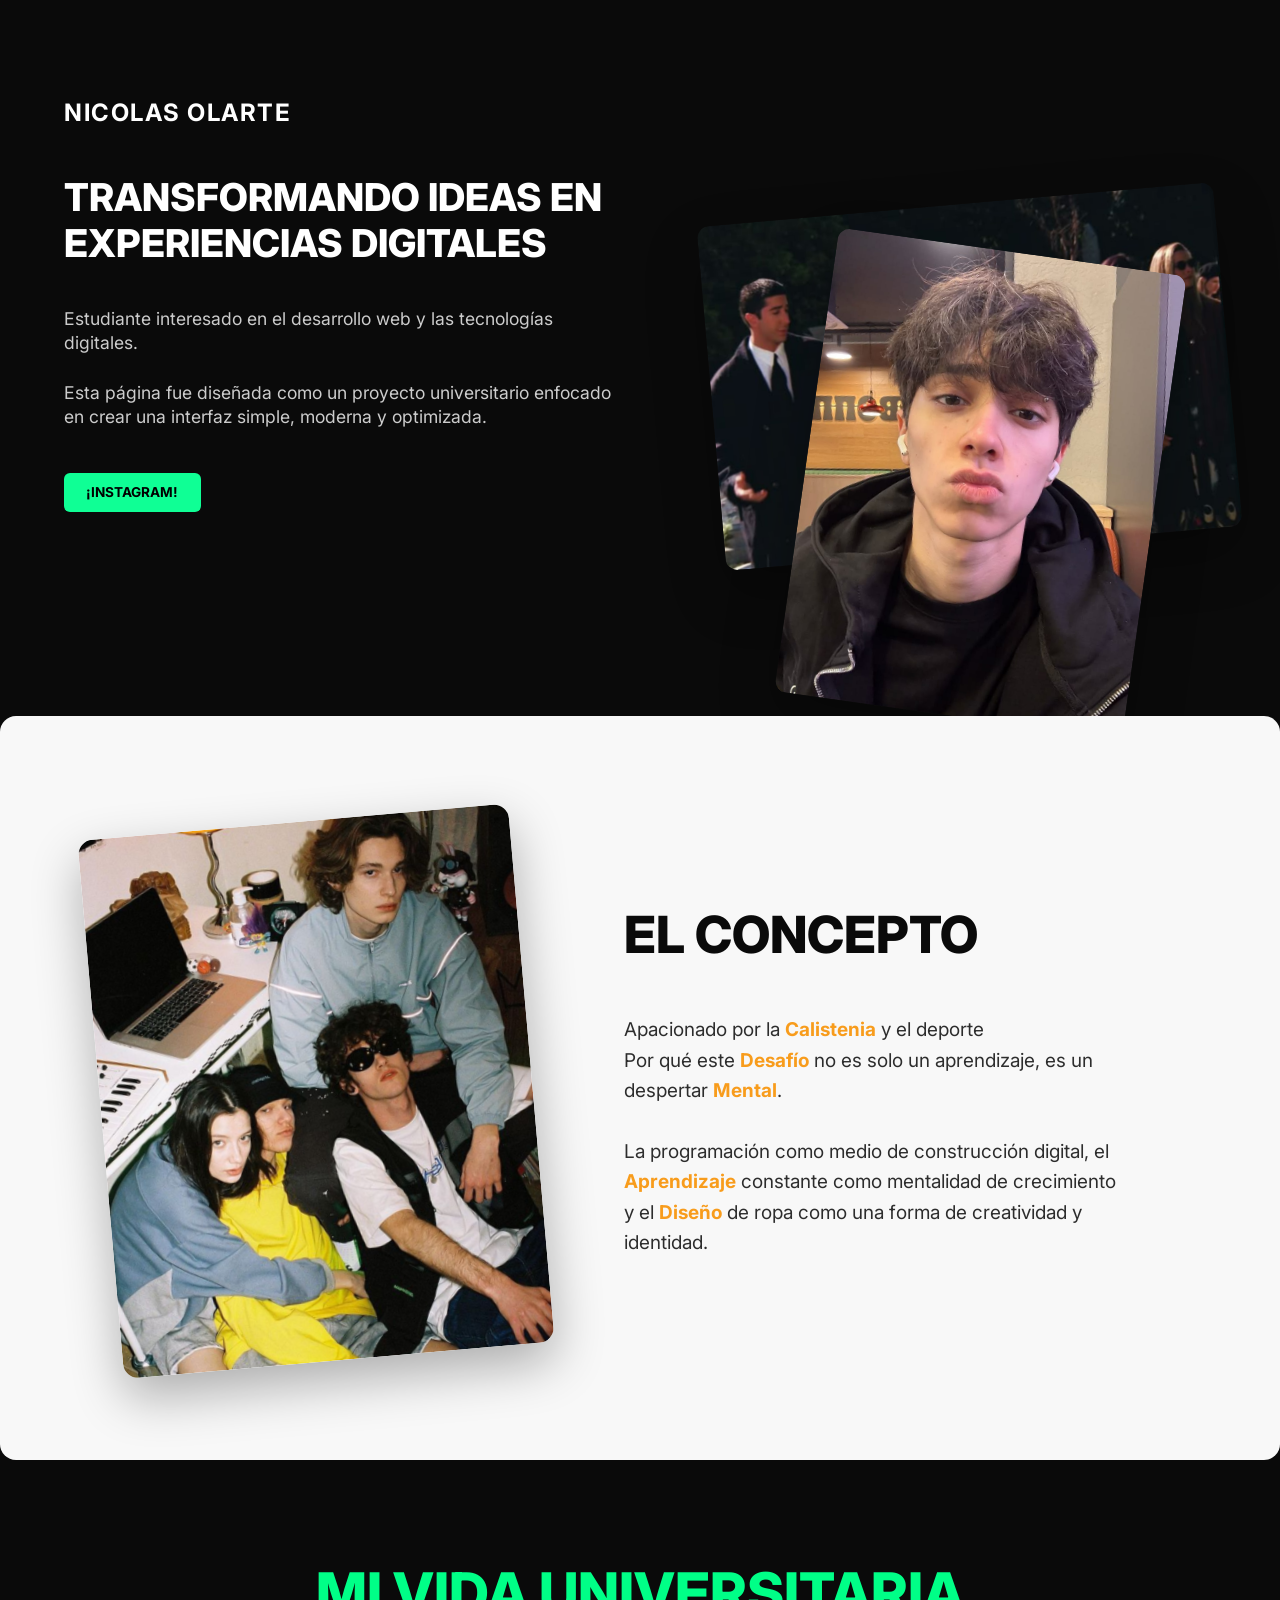
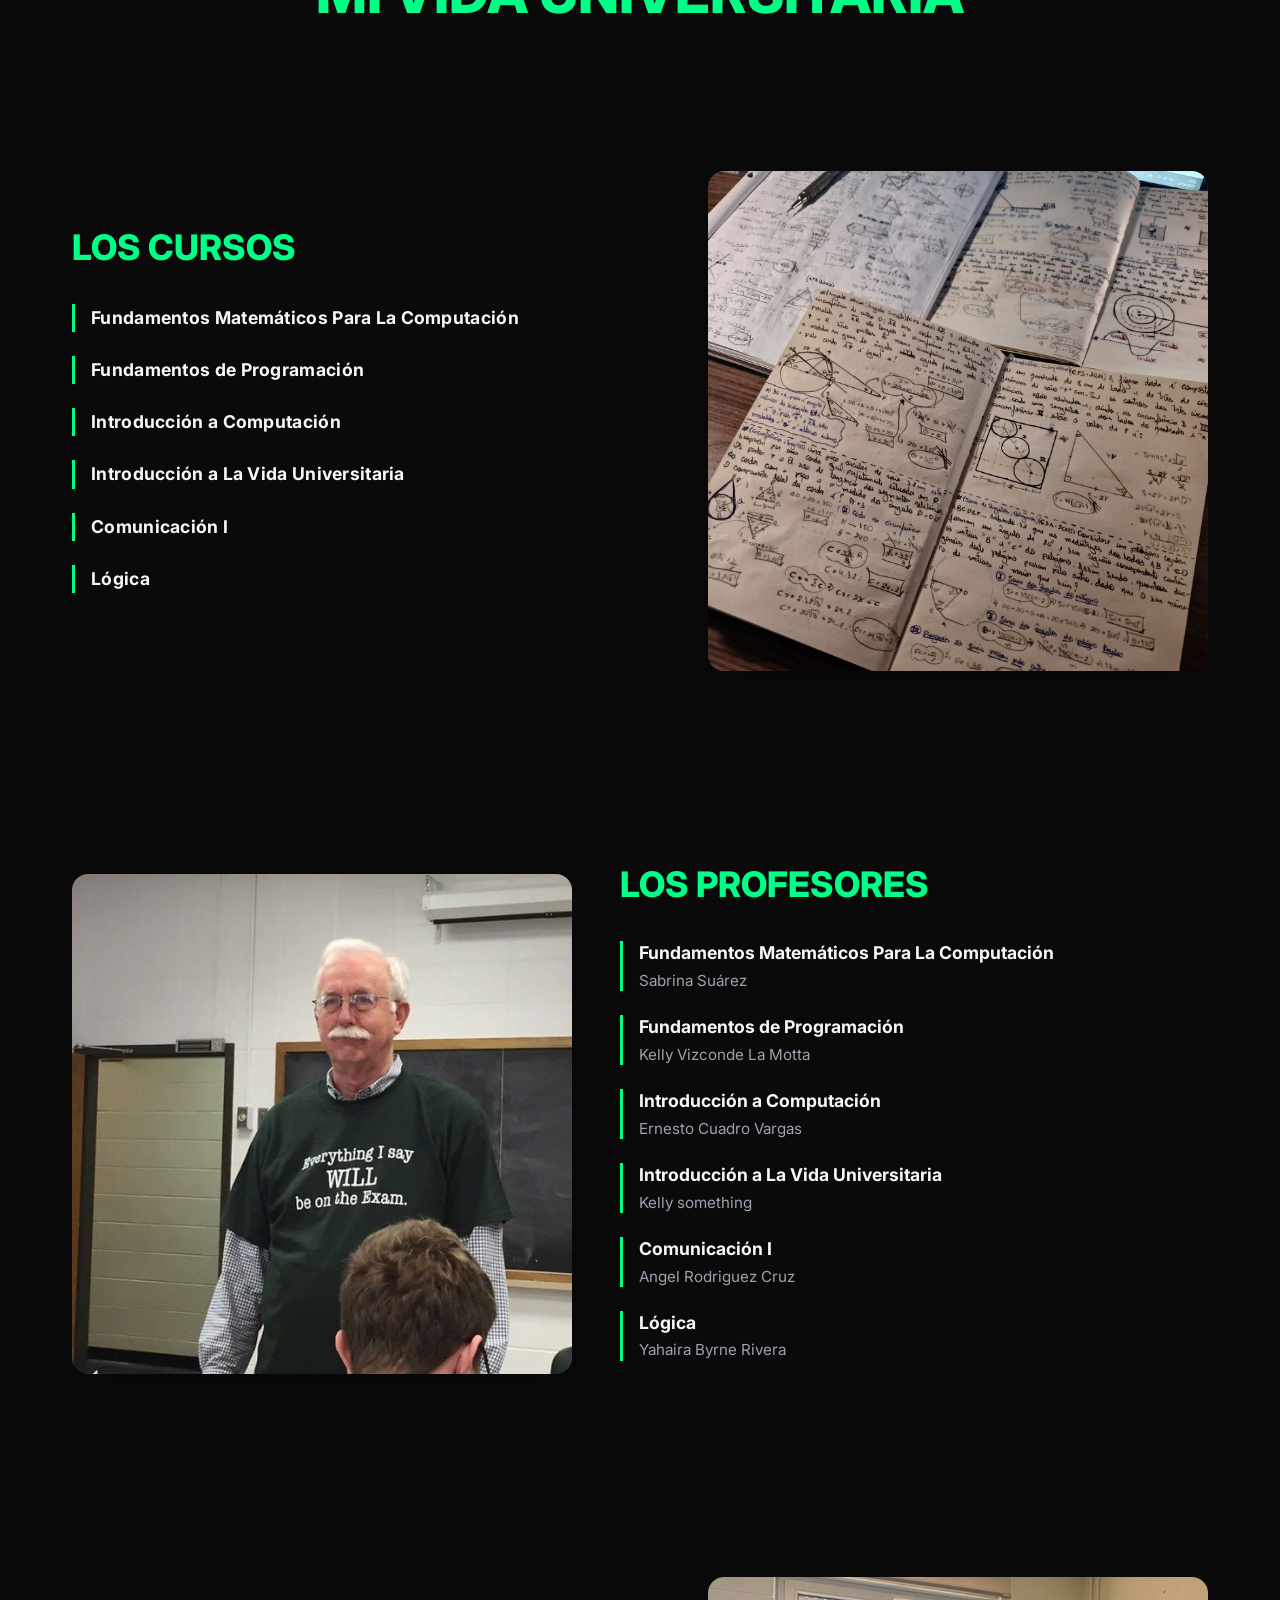
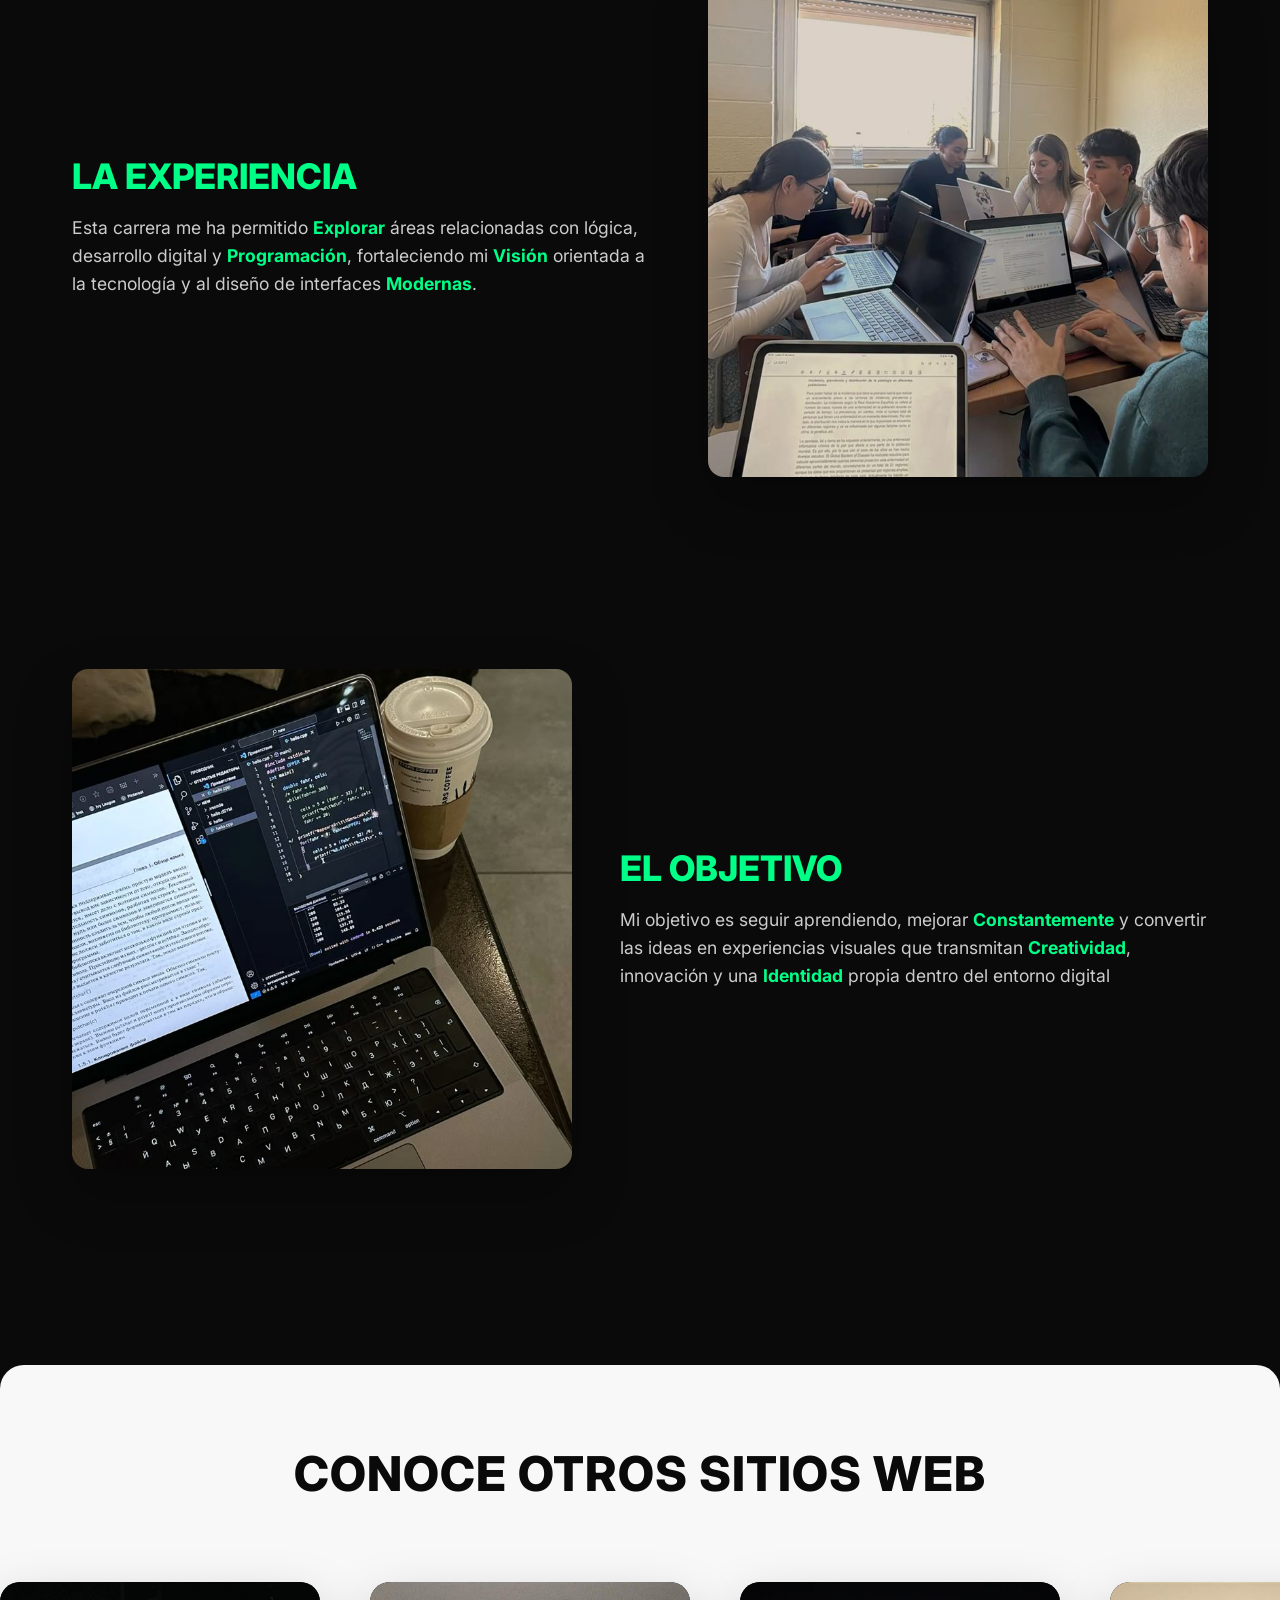
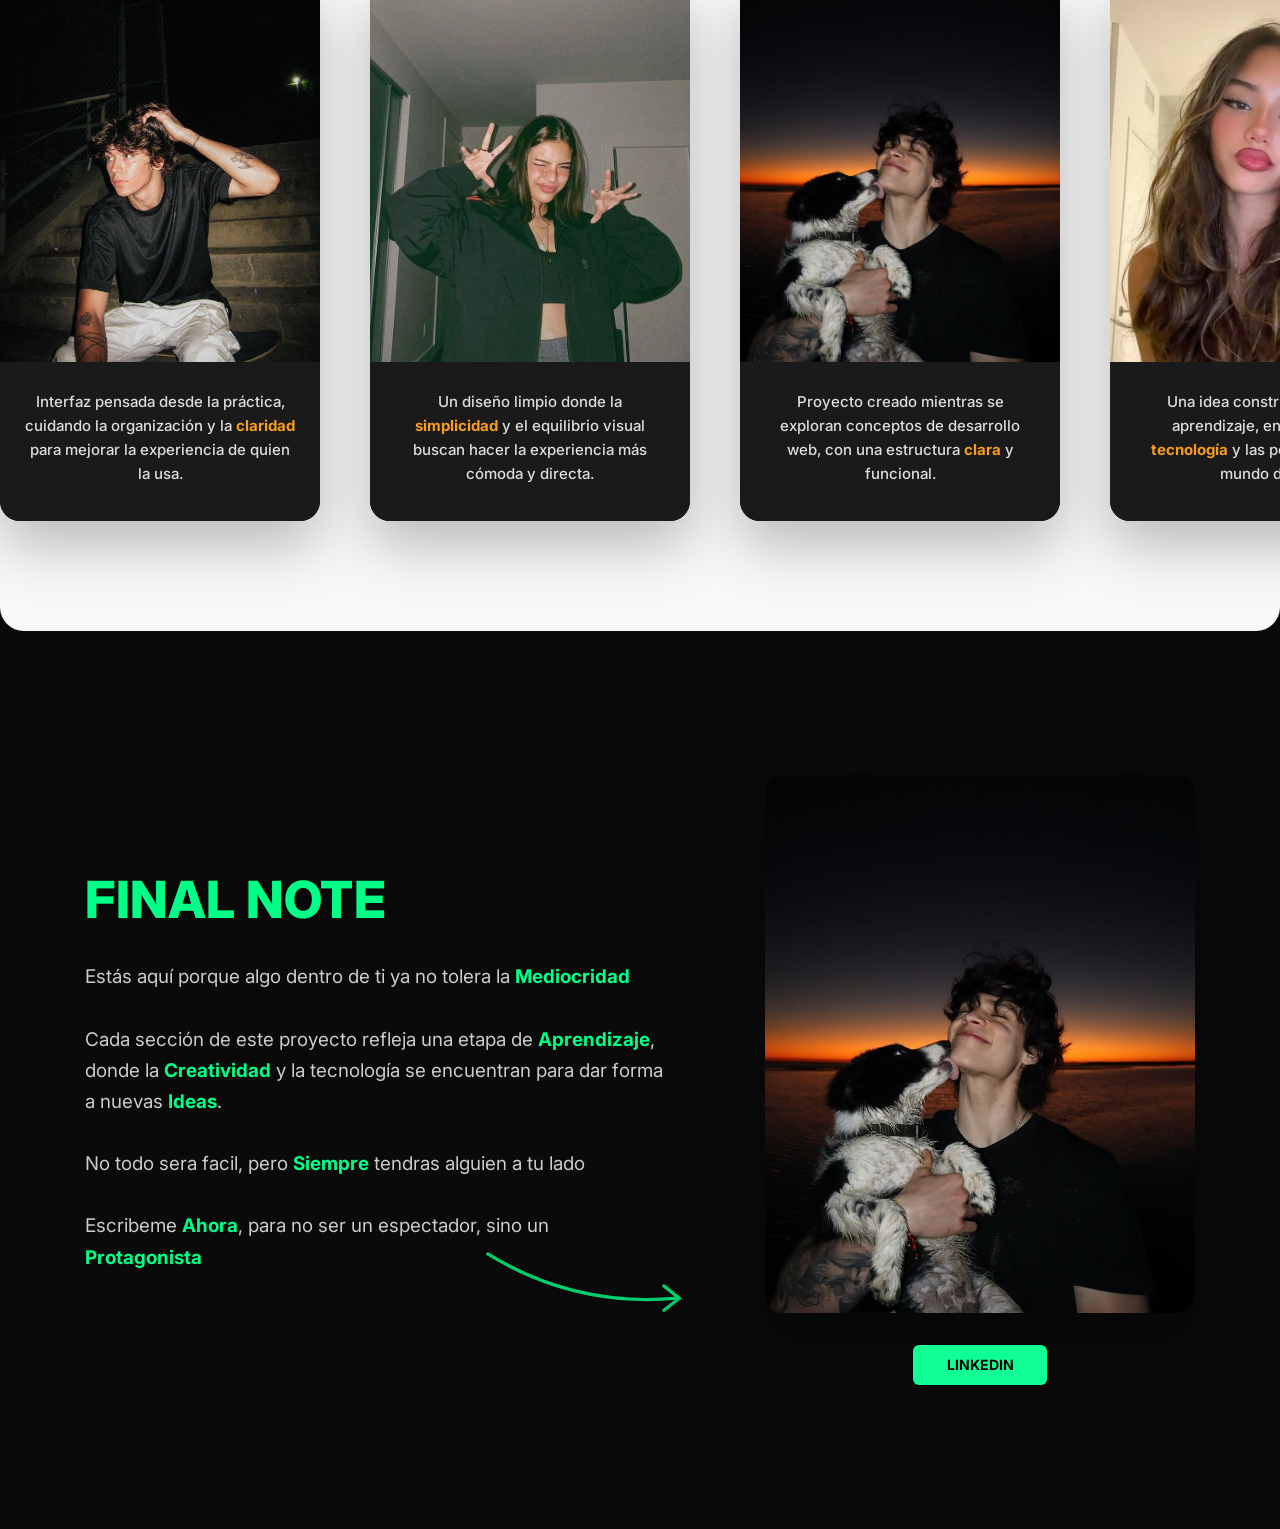
==== index.html @ e377a6a8 "Ultimos cambios" ====
<!DOCTYPE html>
<html lang="es">
<head>
  <meta charset="UTF-8" />
  <meta name="viewport" content="width=device-width, initial-scale=1.0, maximum-scale=5.0"/>
  <title>Nicolas Olarte Salas</title>
  <link rel="stylesheet" href="https://cdnjs.cloudflare.com/ajax/libs/font-awesome/6.0.0/css/all.min.css" 
    integrity="sha512-9usAa10IRO0HhonpyAIVpjrylPvoDwiPUiKdWk5t3PyolY1cOd4DSE0Ga+ri4AuTroPR5aQvXU9xC6qOPnzFeg==" 
    crossorigin="anonymous" referrerpolicy="no-referrer" />
  <link rel="stylesheet" href="/style.css">
</head>
<body>
<br><br><br>
  <div class="container">
    <!-- HEADER -->
    <div class="header">
      <div class="logo">NICOLAS OLARTE</div>
    </div>

    <!-- ======================================== -->
    <!-- VERSIÓN PC (se muestra en pantallas grandes) -->
    <!-- ======================================== -->
    <div class="columns pc-version">
      <div class="column text-column">
        <h1 class="main-title">TRANSFORMANDO IDEAS EN EXPERIENCIAS DIGITALES</h1>
        <p class="subtitle"><br>Estudiante interesado en el desarrollo web y las tecnologías digitales.
          <br><br>Esta página fue diseñada como un proyecto universitario enfocado en crear una interfaz simple, moderna y optimizada.
        </p>
        <br>
        <a href="https://www.instagram.com/vaciio_mental?utm_source=qr&igsh=MWR6amM1OWNmMmM5bg%3D%3D" class="cta-button">¡INSTAGRAM!</a>
      </div>
      <div class="column image-column reveal">
        <div class="image-container">
          <img src="/Images/Image3.png" class="main-image" alt="Imagen principal">
          <img src="/Images/Image4.jpg" class="overlay-image" alt="Imagen secundaria">
        </div>
      </div>
    </div>

    <!-- ======================================== -->
    <!-- VERSIÓN MÓVIL (se muestra en pantallas pequeñas) -->
    <!-- ORDEN: Título → Subtítulo → Imágenes → Botón -->
    <!-- ======================================== -->
    <div class="mobile-hero">
      <h1 class="main-title mobile-title">FORJANDO LEYENDAS DESDE LA AMBICIÓN ADOLESCENTE</h1>
      <p class="subtitle mobile-subtitle"><br>Estudiante interesado en el desarrollo web y las tecnologías digitales.
        <br><br>Esta página fue diseñada como un proyecto universitario enfocado en crear una interfaz simple, moderna y optimizada.
      </p>
      <div class="image-container mobile-images">
        <img src="/Images/Image3.png" class="main-image mobile-main-image" alt="Imagen principal">
        <img src="/Images/Image4.jpg" class="overlay-image mobile-overlay-image" alt="Imagen secundaria">
      </div>
      
      <a href="https://www.instagram.com/vaciio_mental?utm_source=qr&igsh=MWR6amM1OWNmMmM5bg%3D%3D" class="cta-button mobile-btn">¡INSTAGRAM!</a>
    </div>
  </div>

  <!-- RESTO DE LA PÁGINA -->
  <section class="why-learnsy-background reveal">
    <div class="why-learnsy-section">
      <div class="image-container-left">
        <img src="/Images/Image22.png" alt="Imagen de Learnsy" class="learnsy-image">
      </div>
      <div class="text-container-right">
        <h2 class="main-title-learnsy">El Concepto</h2>
        <p class="subtitle-learnsy"><br>Apacionado por la  <span class="resaltar">Calistenia</span> y el deporte<br>
          Por qué este <span class="resaltar">Desafío</span> no es solo un aprendizaje, es un despertar <span class="resaltar">Mental</span>.<br><br>
          La programación como medio de construcción digital, el <span class="resaltar">Aprendizaje</span> constante como mentalidad de crecimiento 
          y el <span class="resaltar">Diseño</span> de ropa como una forma de creatividad y identidad. 
        </p>
      </div>
    </div>
  </section>

  <div class="titulo-pilares-container reveal">
    <h2 class="pilares-title">Mi vida universitaria</h2>
  </div>

  <section class="pilares-zigzag">
    <div class="pilar-card reverse reveal">
      <div class="pilar-img">
        <img src="/Images/Image13.jpg" alt="Beauty Hacker">
      </div>
      <div class="pilar-text">
        <h3>LOS CURSOS</h3>
        <br>
        <div class="curso-item">
          <span class="blanco">Fundamentos Matemáticos Para La Computación</span>
        </div>
        <div class="curso-item">
          <span class="blanco">Fundamentos de Programación</span>
        </div>
        <div class="curso-item">
          <span class="blanco">Introducción a Computación</span>
        </div>
        <div class="curso-item">
          <span class="blanco">Introducción a La Vida Universitaria</span>
        </div>
        <div class="curso-item">
          <span class="blanco">Comunicación I</span>
        </div>
        <div class="curso-item">
          <span class="blanco">Lógica</span>
        </div>
      </div>
    </div>

    <div class="pilar-card reveal">
      <div class="pilar-img">
        <img src="/Images/Image16.jpg" alt="Mentalidad de Hierro">
      </div>
      <div class="pilar-text">
        <h3>LOS PROFESORES</h3>
        <br>
        <div class="profesor-item">
          <div class="materia">Fundamentos Matemáticos Para La Computación</div>
          <a href="https://pe.linkedin.com/in/kelly-vizconde-la-motta-3a57a4143" target="_blank" class="profesor">Sabrina Suárez</a>
        </div>
        <div class="profesor-item">
          <div class="materia">Fundamentos de Programación</div>
          <a href="https://pe.linkedin.com/in/kelly-vizconde-la-motta-3a57a4143" target="_blank" class="profesor">Kelly Vizconde La Motta</a>
        </div>
        <div class="profesor-item">
          <div class="materia">Introducción a Computación</div>
          <a href="https://pe.linkedin.com/in/ecuadrosv" target="_blank" class="profesor">Ernesto Cuadro Vargas</a>
        </div>
        <div class="profesor-item">
          <div class="materia">Introducción a La Vida Universitaria</div>
          <a href="https://pe.linkedin.com/in/ecuadrosv" target="_blank" class="profesor">Kelly something</a>
        </div>
        <div class="profesor-item">
          <div class="materia">Comunicación I</div>
          <a href="https://pe.linkedin.com/in/ecuadrosv" target="_blank" class="profesor">Angel Rodriguez Cruz</a>
        </div>
        <div class="profesor-item">
          <div class="materia">Lógica</div>
          <a href="https://pe.linkedin.com/in/yahaira-byrne-rivera-274201221" target="_blank" class="profesor">Yahaira Byrne Rivera</a>
        </div>
      </div>
    </div>

    <div class="pilar-card reverse reveal">
      <div class="pilar-img">
        <img src="/Images/Image14.jpg" alt="Modo Monje">
      </div>
      <div class="pilar-text">
        <h3>LA EXPERIENCIA</h3>
        <p>Esta carrera me ha permitido <span class="verde">Explorar</span> áreas relacionadas con lógica, desarrollo digital y <span class="verde">Programación</span>, fortaleciendo mi <span class="verde">Visión</span> orientada a la tecnología y al diseño de interfaces <span class="verde">Modernas</span>.</p>
      </div>
    </div>

    <div class="pilar-card last-pilar reveal">
      <div class="pilar-img">
        <img src="/Images/Image15.jpg" alt="Reinvéntate">
      </div>
      <div class="pilar-text">
        <h3>EL OBJETIVO</h3>
        <p class="subtitle-pilar">Mi objetivo es seguir aprendiendo, mejorar <span class="verde">Constantemente</span> y convertir las ideas en experiencias visuales que transmitan <span class="verde">Creatividad</span>, innovación y una <span class="verde">Identidad</span> propia dentro del entorno digital</p>
      </div>
    </div>
  </section>

<section class="equipo-section reveal">
    <h2 class="equipo-title">Conoce otros sitios web</h2>
    <div class="equipo-gallery">
        <div class="equipo-track">

            <!-- Elemento 1 -->
            <a href="https://vargaslazo.github.io/1st-Stage/" target="_blank" class="equipo-link">
                <div class="equipo-item">
                    <img src="/Images/Image5.jpg" alt="Potencia tu Futuro">
                    <div class="equipo-text">Interfaz pensada desde la práctica, cuidando la organización y la <span class="resaltar">claridad</span> para mejorar la experiencia de quien la usa.</div>
                </div>
            </a>

            <!-- Elemento 2 -->
            <a href="https://camilasherlyn.github.io/uscpcienciascami/" target="_blank" class="equipo-link">
                <div class="equipo-item">
                    <img src="/Images/Image49.jpg" alt="Comunidad de Hermanos">
                    <div class="equipo-text">Un diseño limpio donde la <span class="resaltar">simplicidad</span> y el equilibrio visual buscan hacer la experiencia más cómoda y directa.</div>
                </div>
            </a>

            <!-- Elemento 3 -->
            <a href="https://wesudobones.github.io/page/#sobre-mi" target="_blank" class="equipo-link">
                <div class="equipo-item">
                    <img src="/Images/Image51.jpg" alt="Puro Movimiento">
                    <div class="equipo-text">Proyecto creado mientras se exploran conceptos de desarrollo web, con una estructura <span class="resaltar">clara</span> y funcional.</div>
                </div>
            </a>

            <!-- Elemento 4 -->
            <a href="https://kssuter.github.io/ariLovon.github.io/" target="_blank" class="equipo-link">
                <div class="equipo-item">
                    <img src="/Images/Image48.png" alt="Elite Only">
                    <div class="equipo-text">Una idea construida desde el aprendizaje, enfocada en la <span class="resaltar">tecnología</span> y las posibilidades del mundo digital.</div>
                </div>
            </a>

            <!-- Elemento 5 -->
            <a href="https://radicallix-radix-radix.github.io/felipeleitemiranda/" target="_blank" class="equipo-link">
                <div class="equipo-item">
                    <img src="/Images/Image53.jpg" alt="Enfoque Absoluto">
                    <div class="equipo-text">Exploración de ideas digitales combinando diseño y <span class="resaltar">creatividad</span> con un enfoque moderno.</div>
                </div>
            </a>

            <!-- Elemento 6 -->
            <a href="https://yeniferhuarachi-code.github.io/yeniferhuarachihalanoca.github.io/" target="_blank" class="equipo-link">
                <div class="equipo-item">
                    <img src="/Images/Image17.jpg" alt="Acceso VIP">
                    <div class="equipo-text">Propuesta que mezcla código y <span class="resaltar">creatividad</span> para generar experiencias digitales más expresivas.</div>
                </div>
            </a>

            <!-- Elemento 7 -->
            <a href="https://lorian0x.github.io/" target="_blank" class="equipo-link">
                <div class="equipo-item">
                    <img src="/Images/Image7.jpg" alt="Disciplina Inquebrantable">
                    <div class="equipo-text">Interfaz enfocada en la práctica del diseño web, cuidando la <span class="resaltar">estructura</span> y la claridad visual.</div>
                </div>
            </a>

            <!-- Elemento 8 -->
            <a href="https://macarenaenriquez-oss.github.io/maca.github.io/" target="_blank" class="equipo-link">
                <div class="equipo-item">
                    <img src="/Images/Image8.jpg" alt="Mentalidad Alpha">
                    <div class="equipo-text">Una invitación a crear en lugar de observar, desarrollando una mentalidad de <span class="resaltar">creador</span>.</div>
                </div>
            </a>

            <!-- DUPLICADOS PARA LOOP -->

            <a href="https://vargaslazo.github.io/1st-Stage/" target="_blank" class="equipo-link">
                <div class="equipo-item">
                    <img src="/Images/Image5.jpg" alt="Potencia tu Futuro">
                    <div class="equipo-text">Interfaz trabajada con enfoque en la organización, cuidando la <span class="resaltar">claridad</span> y mejorando la experiencia del usuario.</div>
                </div>
            </a>

            <a href="https://camilasherlyn.github.io/uscpcienciascami/" target="_blank" class="equipo-link">
                <div class="equipo-item">
                    <img src="/Images/Image49.jpg" alt="Comunidad de Hermanos">
                    <div class="equipo-text">Diseño simple donde el equilibrio visual y la <span class="resaltar">limpieza</span> hacen que la experiencia sea más natural y agradable.</div>
                </div>
            </a>

            <a href="https://wesudobones.github.io/page/#sobre-mi" target="_blank" class="equipo-link">
                <div class="equipo-item">
                    <img src="/Images/Image51.jpg" alt="Puro Movimiento">
                    <div class="equipo-text">Proyecto de práctica enfocado en desarrollo web, con una estructura <span class="resaltar">ordenada</span>, clara y fácil de entender.</div>
                </div>
            </a>

            <a href="https://kssuter.github.io/ariLovon.github.io/" target="_blank" class="equipo-link">
                <div class="equipo-item">
                    <img src="/Images/Image48.png" alt="Elite Only">
                    <div class="equipo-text">Idea digital basada en el aprendizaje constante y en la <span class="resaltar">tecnología</span> como herramienta para crear.</div>
                </div>
            </a>

            <a href="https://radicallix-radix-radix.github.io/felipeleitemiranda/" target="_blank" class="equipo-link">
                <div class="equipo-item">
                    <img src="/Images/Image53.jpg" alt="Enfoque Absoluto">
                    <div class="equipo-text">Exploración visual donde el diseño y la <span class="resaltar">innovación</span> se unen en una propuesta simple pero efectiva.</div>
                </div>
            </a>

            <a href="https://yeniferhuarachi-code.github.io/yeniferhuarachihalanoca.github.io/" target="_blank" class="equipo-link">
                <div class="equipo-item">
                    <img src="/Images/Image17.jpg" alt="Acceso VIP">
                    <div class="equipo-text">Propuesta creativa que une programación y <span class="resaltar">diseño</span> para generar experiencias digitales distintas y únicas.</div>
                </div>
            </a>

            <a href="https://lorian0x.github.io/" target="_blank" class="equipo-link">
                <div class="equipo-item">
                    <img src="/Images/Image7.jpg" alt="Disciplina Inquebrantable">
                    <div class="equipo-text">Interfaz desarrollada con atención en la estructura, buscando <span class="resaltar">orden</span> y coherencia en cada detalle visual.</div>
                </div>
            </a>

            <a href="https://macarenaenriquez-oss.github.io/maca.github.io/" target="_blank" class="equipo-link">
                <div class="equipo-item">
                    <img src="/Images/Image8.jpg" alt="Mentalidad Alpha">
                    <div class="equipo-text">Mensaje directo: dejar de mirar y empezar a crear, adoptando una mentalidad de <span class="resaltar">creador</span> y acción.</div>
                </div>
            </a>

        </div>
    </div>
</section>
  <section class="es-hora-de-cambiar-section reveal">
    <div class="cambiar-container">
      <div class="cambiar-text">
        <h2>FINAL NOTE</h2>
        <p>
          Estás aquí porque algo dentro de ti ya no tolera la <span class="verde">Mediocridad</span><br><br>
          Cada sección de este proyecto refleja una etapa de <span class="verde">Aprendizaje</span>, donde la <span class="verde">Creatividad</span> y la tecnología se encuentran para dar forma a nuevas <span class="verde">Ideas</span>.<br><br>
          No todo sera facil, pero <span class="verde">Siempre</span> tendras alguien a tu lado<br><br>
          Escribeme <span class="verde">Ahora</span>, para no ser un espectador, sino un <span class="verde">Protagonista</span>
        </p>
        <svg class="flecha-indicadora" viewBox="0 0 200 60" fill="none" xmlns="http://www.w3.org/2000/svg" style="width: 220px; height: auto; margin-top: 99999999px; margin-left: 9999999px; transform: rotate(5deg);">
          <path d="M10,15 C70,45 130,50 185,40" stroke="#00ff87" stroke-width="3" stroke-linecap="round"/>
          <path d="M172,30 L187,40 L174,52" stroke="#00ff87" stroke-width="3" stroke-linecap="round" stroke-linejoin="round"/>
        </svg>
      </div>
      <div class="cambiar-image">
        <img src="/Images/Image51.jpg" alt="¿Estás Listo Para Cambiar?">
        <a href="https://www.linkedin.com/in/nicolas-sergio-olarte-salas-80a264419/?skipRedirect=true" class="cta-button cambiar-button">LinkEdin</a>
      </div>
    </div>
  </section>

  <script src="/script.js"></script>
</body>
</html>
---- style.css ----
/* ==========================================================================
   1. ESTILOS GENERALES Y BASE
   ========================================================================== */
@import url('https://fonts.googleapis.com/css2?family=Inter:wght@300;400;500;600;700;800;900&display=swap');

* {
    margin: 0;
    padding: 0;
    box-sizing: border-box;
    font-family: 'Inter', sans-serif;
}

body {
    background-color: #0A0A0A;
    color: white;
    line-height: 1.4;
    overflow-x: hidden;
    font-size: 14px;
}

.container {
    width: 90%;
    max-width: 1000px;
    margin: 0 auto;
    padding: 1.5rem 0;
}

/* ==========================================================================
   2. HEADER
   ========================================================================== */
.header {
    display: flex;
    justify-content: space-between;
    padding: 0.8rem 0;
    align-items: center;
    margin-bottom: 2rem;
}

.logo {
    font-size: 1.5rem;
    font-weight: 700;
    letter-spacing: 1.5px;
}

/* ==========================================================================
   3. HERO - VERSIÓN PC
   ========================================================================== */
.columns {
    display: flex;
    flex-wrap: wrap;
    gap: 2rem;
    margin-bottom: 90px;
    align-items: center;
}

.column {
    flex: 1;
    min-width: 280px;
}

.text-column {
    flex: 1;
    min-width: 280px;
}

.image-column {
    flex: 1;
    min-width: 280px;
    display: flex;
    justify-content: center;
    align-items: center;
    overflow: visible !important;
}

.main-title {
    font-weight: 800;
    font-size: 2.2rem;
    margin-bottom: 1rem;
    line-height: 1.2;
    text-transform: uppercase;
    margin-top: 0;
}

.subtitle {
    color: #CCCCCC;
    font-size: 1.1rem;
    margin-bottom: 1.5rem;
    max-width: 500px;
}

.cta-button {
    background-color: #0FFF95;
    color: #000;
    border-radius: 6px;
    padding: 0.6rem 1.4rem;
    font-weight: 700;
    border: none;
    font-size: 0.85rem;
    transition: all 0.3s ease;
    cursor: pointer;
    text-transform: uppercase;
    text-decoration: none;
    display: inline-block;
}

.cta-button:hover {
    background-color: #0ad87b;
    transform: scale(1.05);
}

/* ==========================================================================
   4. IMÁGENES - CONTENEDOR CON ALTURA DEFINIDA
   ========================================================================== */
.image-container {
    position: relative;
    width: 100%;
    max-width: 400px;
    aspect-ratio: 4 / 3;
    margin: 0 auto;
    padding: 25px 0;
    overflow: visible;
}

.main-image {
    position: absolute;
    top: 30px;
    left: 0;
    z-index: 2;
    width: 120%;
    transform: rotate(-5deg) translate(-15px, -10px);
    border-radius: 12px;
    box-shadow: 0 20px 50px rgba(0, 0, 0, 0.30);
    transition: transform 0.8s ease-out;
}

.overlay-image {
    position: absolute;
    top: 70px;
    right: 5px;
    z-index: 3;
    width: 80%;
    transform: rotate(8deg);
    border-radius: 12px;
    box-shadow: 0 20px 50px rgba(0, 0, 0, 0.30);
    transition: transform 0.8s ease-out;
}

.reveal.active .main-image {
    transform: rotate(-5deg) translate(0, -5px);
}

.reveal.active .overlay-image {
    transform: rotate(8deg) translateX(5px);
}

/* ==========================================================================
   5. RESTO DE SECCIONES
   ========================================================================== */
section {
    padding: 3rem 0;
}

.divider {
    border-top: 1px solid #00ff87;
    margin: 3rem auto;
    width: 97%;
}

/* ==========================================================================
   6. SECCIÓN CONCEPTO
   ========================================================================== */
.why-learnsy-background {
    margin-top: 90px;
    text-align: left;
    padding: 80px 20px;
    background: #f8f8f8;
    border-radius: 16px;
    opacity: 0;
    transform: translateY(50px);
    transition: all 0.8s ease-out;
}

.why-learnsy-background.active {
    opacity: 1;
    transform: translateY(0);
}

.why-learnsy-section {
    display: flex;
    align-items: center;
    justify-content: flex-start;
    max-width: 1000px;
    margin: 0 auto;
    padding: 0 20px;
    gap: 2rem;
}

.image-container-left {
    flex: 1;
    max-width: 45%;
    opacity: 0;
    transform: rotate(-5deg) translateX(-140px);
    transition: opacity 0.5s ease-out, transform 1.2s cubic-bezier(0.16, 1, 0.3, 1);
    padding: 20px 0;
    overflow: visible;
}

.why-learnsy-background.active .image-container-left {
    opacity: 1;
    transform: rotate(-5deg) translateX(-60px);
}

.learnsy-image {
    width: 100%;
    max-width: 450px;
    height: auto;
    border-radius: 15px;
    box-shadow: 0 20px 50px rgba(0, 0, 0, 0.30);
}

.text-container-right {
    flex: 1;
    max-width: 100%;
    text-align: left;
}

.main-title-learnsy {
    color: #0A0A0A;
    font-weight: 800;
    font-size: 3.5rem;
    margin-bottom: 1rem;
    line-height: 1.2;
    margin-top: 10px;
    text-transform: uppercase;
}

.subtitle-learnsy {
    color: #2d2d2d;
    font-size: 19px;
    line-height: 1.6;
    margin-bottom: 1.5rem;
    margin-top: 20px;
}

/* ==========================================================================
   7. SECCIÓN PILARES
   ========================================================================== */
.pilares-zigzag {
    padding: 4rem 0;
    background-color: #0A0A0A;
}

.titulo-pilares-container {
    text-align: center;
    margin-top: 100px;
    margin-bottom: 80px;
    opacity: 0;
    transform: translateY(-30px);
    transition: all 0.8s ease-out;
}

.titulo-pilares-container.active {
    opacity: 1;
    transform: translateY(0);
}

.pilares-title {
    color: #00ff87;
    font-weight: 800;
    font-size: 3.5rem;
    margin-bottom: 1rem;
    line-height: 1.2;
    text-transform: uppercase;
}

.pilar-card {
    display: flex;
    justify-content: space-between;
    align-items: center;
    gap: 3rem;
    margin-bottom: 12rem;
    max-width: 1200px;
    margin-left: auto;
    margin-right: auto;
    padding: 0 2rem;
    opacity: 0;
    transform: translateY(40px);
    transition: all 0.8s ease-out;
}

.pilar-card.active {
    opacity: 1;
    transform: translateY(0);
}

.pilar-card.reverse {
    flex-direction: row-reverse;
}

.pilar-img {
    flex: none;
    width: 580px;
    height: 580px;
    border-radius: 16px;
    overflow: hidden;
    box-shadow: 0 20px 50px rgba(0, 0, 0, 0.30);
    display: flex;
    align-items: center;
    justify-content: center;
}

.pilar-img img {
    width: 100%;
    height: 100%;
    object-fit: cover;
    object-position: center;
    display: block;
    transition: transform 0.3s ease;
}

.pilar-img img:hover {
    transform: scale(1.05);
}

.pilar-text {
    flex: 1;
    color: white;
}

.pilar-text h3 {
    color: #00ff87;
    font-weight: 800;
    font-size: 2.2rem;
    margin-bottom: 1rem;
    line-height: 1.2;
    text-transform: uppercase;
}

.pilar-text p,
.subtitle-pilar {
    font-size: 1.1rem;
    color: #CCCCCC;
    line-height: 1.6;
}

.pilares-zigzag .pilar-card.last-pilar {
    margin-bottom: 2rem;
}

.profesor-item,
.curso-item {
    border-left: 3px solid #00ff87;
    padding-left: 16px;
    margin-bottom: 24px;
}

.materia {
    color: #f8f8f8;
    font-weight: 700;
    font-size: 1.1rem;
    margin-bottom: 4px;
}

.profesor {
    color: #9ca3af;
    font-size: 0.95rem;
    text-decoration: none;
    display: block;
    transition: color 0.2s ease;
}

.profesor:hover {
    color: #00ff87;
}

.curso-item .blanco {
    color: #f8f8f8;
    font-weight: 700;
    font-size: 1.1rem;
    display: block;
}

/* ==========================================================================
   8. CARRUSEL - VERSIÓN PC
   ========================================================================== */
.equipo-section {
    margin-top: 100px;
    text-align: center;
    padding: 80px 0;
    background: #f8f8f8;
    border-radius: 24px;
    overflow: visible;
    position: relative;
    opacity: 0;
    transform: translateY(40px);
    transition: all 0.8s ease-out;
}

.equipo-section.active {
    opacity: 1;
    transform: translateY(0);
}

.equipo-title {
    color: #0A0A0A;
    font-weight: 800;
    font-size: 3rem;
    line-height: 1.2;
    margin-bottom: 50px;
    text-transform: uppercase;
    letter-spacing: 1px;
    padding: 0 20px;
}

.equipo-gallery {
    overflow: visible;
    width: 100%;
    padding: 30px 0;
}

.equipo-track {
    display: flex;
    width: max-content;
    animation: seamlessLoop 35s linear infinite;
    gap: 0;
}

.equipo-link {
    text-decoration: none !important;
    color: inherit !important;
    display: block !important;
    flex-shrink: 0 !important;
    cursor: pointer !important;
}

.equipo-link:hover {
    text-decoration: none !important;
}

.equipo-item {
    width: 320px;
    margin-right: 50px;
    flex-shrink: 0;
    position: relative;
    border-radius: 20px;
    box-shadow: 0 20px 50px rgba(0, 0, 0, 0.25);
    background-color: #1a1a1a;
    display: flex;
    flex-direction: column;
    justify-content: space-between;
    height: 100%;
    transition: transform 0.3s cubic-bezier(0.25, 0.8, 0.25, 1), box-shadow 0.3s ease;
}

.equipo-item img {
    width: 100%;
    height: 380px;
    object-fit: cover;
    border-radius: 20px 20px 0 0;
    display: block;
}

.equipo-text {
    padding: 28px 25px 35px 25px;
    font-size: 15px;
    font-weight: 500;
    line-height: 1.6;
    color: #dddddd;
    text-align: center;
    white-space: normal;
    word-wrap: break-word;
    background-color: #1a1a1a;
    border-radius: 0 0 20px 20px;
}

.equipo-item:hover {
    transform: scale(1.06);
    box-shadow: 0 30px 65px rgba(0, 0, 0, 0.35);
    z-index: 10;
}

@keyframes seamlessLoop {
    from {
        transform: translateX(0);
    }
    to {
        transform: translateX(-50%);
    }
}

/* ==========================================================================
   9. SECCIÓN FINAL
   ========================================================================== */
.es-hora-de-cambiar-section {
    opacity: 0;
    transform: translateY(40px);
    transition: all 0.8s ease-out;
}

.es-hora-de-cambiar-section.active {
    opacity: 1;
    transform: translateY(0);
}

.cambiar-container {
    display: flex;
    align-items: center;
    justify-content: space-between;
    gap: 4rem;
    max-width: 1150px;
    margin: 0 auto;
    padding: 6rem 20px;
}

.cambiar-text {
    flex: 1;
    max-width: 580px;
    text-align: left;
    position: relative;
}

.cambiar-text h2 {
    color: #00ff87;
    font-weight: 800;
    font-size: 3.2rem;
    margin-bottom: 1.6rem;
    text-transform: uppercase;
    letter-spacing: 0.5px;
}

.cambiar-text p {
    font-size: 1.18rem;
    line-height: 1.65;
    color: #CCCCCC;
    margin-bottom: 1.5rem;
}

.cambiar-image {
    flex: 1;
    max-width: 430px;
    display: flex;
    flex-direction: column;
    align-items: center;
}

.cambiar-image img {
    width: 100%;
    height: auto;
    border-radius: 18px;
    box-shadow: 0 20px 50px rgba(0, 0, 0, 0.30);
    margin-bottom: 2rem;
}

.cambiar-image .cta-button,
.cambiar-image button,
.cambiar-image .cambiar-button {
    width: auto;
    padding: 0.65rem 2.1rem;
    font-size: 0.88rem;
    text-align: center;
    box-sizing: border-box;
    margin-right: 0 !important;
    margin-left: 0 !important;
}

.flecha-indicadora {
    position: absolute;
    width: 110px;
    height: auto;
    bottom: -15px;
    right: -30px;
    opacity: 0.8;
    animation: none;
    z-index: 5;
    pointer-events: none;
}

/* ==========================================================================
   10. CLASES DE UTILIDAD
   ========================================================================== */
.resaltar {
    color: #f89c1c;
    font-weight: 700;
    display: inline !important;
}

.verde {
    color: #00ff87;
    font-weight: 700;
}

.blanco {
    color: #f8f8f8;
    font-weight: 800;
    font-size: 1.2rem;
    line-height: 1.6;
    display: inline-block;
    letter-spacing: 0.3px;
}

.gris {
    color: #9ca3af;
    font-weight: 400;
    font-size: 17px;
    text-decoration: none;
    display: inline-block;
    padding-left: 12px;
}

/* ==========================================================================
   11. ANIMACIÓN REVEAL
   ========================================================================== */
.reveal {
    opacity: 0;
    transform: translateY(30px) translateX(-15px);
    transition: all 0.8s ease-out;
}

.reveal.active {
    opacity: 1;
    transform: translateY(0) translateX(0);
}

/* ==========================================================================
   12. CONTROL DE VERSIONES PC / MÓVIL
   ========================================================================== */

/* Por defecto (PC): Mostrar versión PC, ocultar móvil */
.pc-version {
    display: flex !important;
}

.mobile-hero {
    display: none !important;
}

/* ==========================================================================
   13. MEDIA QUERIES - TABLET (768px - 1024px)
   ========================================================================== */
@media (max-width: 1024px) {
    .container {
        width: 95%;
    }

    .main-title {
        font-size: 1.8rem;
    }

    .subtitle {
        font-size: 1rem;
        max-width: 100%;
    }

    .image-container {
        max-width: 350px;
        padding: 20px 0;
    }

    .main-image {
        top: 25px;
        width: 115%;
        transform: rotate(-5deg) translate(-12px, -8px);
        box-shadow: 0 18px 40px rgba(0, 0, 0, 0.28);
    }

    .overlay-image {
        top: 60px;
        right: 8px;
        width: 78%;
        transform: rotate(8deg);
        box-shadow: 0 18px 40px rgba(0, 0, 0, 0.28);
    }

    .pilar-img {
        width: 400px;
        height: 400px;
        box-shadow: 0 18px 40px rgba(0, 0, 0, 0.28);
    }

    .equipo-item {
        width: 280px;
        margin-right: 40px;
        box-shadow: 0 18px 40px rgba(0, 0, 0, 0.25);
    }

    .equipo-item img {
        height: 320px;
    }

    .equipo-text {
        min-height: 110px;
        font-size: 14px;
        padding: 20px 20px 28px;
    }

    .equipo-item:hover {
        box-shadow: 0 25px 55px rgba(0, 0, 0, 0.32);
    }

    .main-title-learnsy {
        font-size: 2.8rem;
    }

    .cambiar-text h2 {
        font-size: 2.8rem;
    }

    .cambiar-image img {
        box-shadow: 0 18px 40px rgba(0, 0, 0, 0.28);
    }

    .flecha-indicadora {
        display: none;
    }
}

/* ==========================================================================
   14. MEDIA QUERIES - MÓVIL (hasta 768px) - CON ANIMACIONES MANTENIDAS
   ========================================================================== */
@media (max-width: 768px) {
    /* Ocultar PC, mostrar móvil */
    .pc-version {
        display: none !important;
    }
    
    .mobile-hero {
        display: block !important;
    }
    
    /* Ocultar botón del header en móvil */
    .header .cta-button {
        display: none !important;
    }
    
    /* ======================================== */
    /* TEXTO - CON WORD WRAP FORZADO */
    /* ======================================== */
    
    .mobile-title {
        font-size: 1.6rem !important;
        text-align: left !important;
        margin: 0 !important;
        margin-bottom: 0.5rem !important;
        max-width: 100% !important;
        width: 100% !important;
        word-wrap: break-word !important;
        overflow-wrap: break-word !important;
        word-break: break-word !important;
        hyphens: auto !important;
        display: block !important;
    }
    
    .mobile-subtitle {
        font-size: 0.95rem !important;
        text-align: left !important;
        margin: 0 !important;
        margin-bottom: 1.5rem !important;
        max-width: 100% !important;
        width: 100% !important;
        word-wrap: break-word !important;
        overflow-wrap: break-word !important;
        word-break: break-word !important;
        hyphens: auto !important;
        display: block !important;
    }
    
    /* ======================================== */
    /* IMÁGENES MÓVIL - MANTENIENDO ANIMACIONES */
    /* ======================================== */
    .mobile-images {
        max-width: 280px !important;
        aspect-ratio: 4/3 !important;
        margin: 0 auto !important;
        padding: 20px 0 !important;
        position: relative !important;
        width: 100% !important;
        overflow: visible !important;
    }
    
    .mobile-main-image {
        position: absolute !important;
        top: 25px !important;
        left: 0 !important;
        z-index: 2 !important;
        width: 120% !important;
        transform: rotate(-5deg) translate(-8px, -8px) !important;
        border-radius: 12px !important;
        box-shadow: 0 15px 35px rgba(0, 0, 0, 0.25) !important;
        transition: transform 0.8s ease-out !important;
    }
    
    .mobile-overlay-image {
        position: absolute !important;
        top: 55px !important;
        right: 5px !important;
        z-index: 3 !important;
        width: 80% !important;
        transform: rotate(8deg) !important;
        border-radius: 12px !important;
        box-shadow: 0 15px 35px rgba(0, 0, 0, 0.25) !important;
        transition: transform 0.8s ease-out !important;
    }
    
    /* Mantener animación reveal en móvil */
    .reveal.active .mobile-main-image {
        transform: rotate(-5deg) translate(0, -5px) !important;
    }
    
    .reveal.active .mobile-overlay-image {
        transform: rotate(8deg) translateX(5px) !important;
    }
    
    /* BOTÓN - ESPACIO AMPLIO */
    .mobile-btn {
        margin: 0 !important;
        margin-top: 160px !important;
        display: inline-block !important;
        align-self: flex-start !important;
        padding: 0.5rem 1.2rem !important;
        font-size: 0.8rem !important;
    }
    
    /* ======================================== */
    /* RESTO DE SECCIONES - CON ANIMACIONES */
    /* ======================================== */
    
    .why-learnsy-background {
        padding: 40px 15px !important;
        margin-top: 30px !important;
    }

    .why-learnsy-section {
        flex-direction: column !important;
        padding: 0 !important;
        gap: 1.5rem !important;
        align-items: center !important;
    }

    .image-container-left {
        max-width: 80% !important;
        margin-right: 0 !important;
        transform: rotate(0deg) translateX(0) !important;
        opacity: 0 !important;
        padding: 20px 0 !important;
        overflow: visible !important;
        transition: opacity 1.5s ease-out, transform 1.8s cubic-bezier(0.16, 1, 0.3, 1) !important;
    }

    .why-learnsy-background.active .image-container-left {
        opacity: 1 !important;
        transform: rotate(0deg) translateX(0) !important;
    }

    .learnsy-image {
        max-width: 100% !important;
        height: auto !important;
        display: block !important;
        margin: 0 auto !important;
        box-shadow: 0 15px 35px rgba(0, 0, 0, 0.25) !important;
    }

    .text-container-right {
        max-width: 100% !important;
        text-align: left !important;
    }

    .main-title-learnsy {
        font-size: 2rem !important;
        text-align: left !important;
        max-width: 100% !important;
        width: 100% !important;
        word-wrap: break-word !important;
        overflow-wrap: break-word !important;
        word-break: break-word !important;
        hyphens: auto !important;
    }

    .subtitle-learnsy {
        font-size: 15px !important;
        text-align: left !important;
        max-width: 100% !important;
        width: 100% !important;
        word-wrap: break-word !important;
        overflow-wrap: break-word !important;
        word-break: break-word !important;
        hyphens: auto !important;
    }

    .titulo-pilares-container {
        margin-top: 60px !important;
        margin-bottom: 50px !important;
    }

    .pilares-title {
        font-size: 1.6rem !important;
        line-height: 1.3 !important;
        padding: 0 10px !important;
        max-width: 100% !important;
        width: 100% !important;
        word-wrap: break-word !important;
        overflow-wrap: break-word !important;
        word-break: break-word !important;
        hyphens: auto !important;
    }

    .pilar-card {
        flex-direction: column !important;
        gap: 1.5rem !important;
        margin-bottom: 5rem !important;
        padding: 0 1rem !important;
    }

    .pilar-card.reverse {
        flex-direction: column !important;
    }

    .pilar-img {
        width: 100% !important;
        max-width: 300px !important;
        height: 300px !important;
        box-shadow: 0 15px 35px rgba(0, 0, 0, 0.25) !important;
    }

    .pilar-text {
        text-align: left !important;
        width: 100% !important;
        max-width: 100% !important;
    }

    .pilar-text h3 {
        font-size: 1.6rem !important;
        text-align: left !important;
        max-width: 100% !important;
        width: 100% !important;
        word-wrap: break-word !important;
        overflow-wrap: break-word !important;
        word-break: break-word !important;
        hyphens: auto !important;
    }

    .pilar-text p,
    .subtitle-pilar {
        font-size: 0.95rem !important;
        text-align: left !important;
        max-width: 100% !important;
        width: 100% !important;
        word-wrap: break-word !important;
        overflow-wrap: break-word !important;
        word-break: break-word !important;
        hyphens: auto !important;
    }

    .profesor-item,
    .curso-item {
        text-align: left !important;
        border-left: 3px solid #00ff87 !important;
        padding-left: 12px !important;
        max-width: 100% !important;
        width: 100% !important;
    }

    .materia,
    .curso-item .blanco {
        font-size: 0.95rem !important;
        max-width: 100% !important;
        width: 100% !important;
        word-wrap: break-word !important;
        overflow-wrap: break-word !important;
        word-break: break-word !important;
        hyphens: auto !important;
    }

    .profesor {
        font-size: 0.85rem !important;
        max-width: 100% !important;
        width: 100% !important;
        word-wrap: break-word !important;
        overflow-wrap: break-word !important;
        word-break: break-word !important;
        hyphens: auto !important;
    }

    /* ======================================== */
    /* CARRUSEL - MÓVIL CON ANIMACIÓN */
    /* ======================================== */
    .equipo-section {
        padding: 40px 0 !important;
        margin-top: 50px !important;
        border-radius: 16px !important;
        overflow: visible !important;
    }

    .equipo-title {
        font-size: 1.8rem !important;
        margin-bottom: 30px !important;
        padding: 0 15px !important;
        max-width: 100% !important;
        width: 100% !important;
        word-wrap: break-word !important;
        overflow-wrap: break-word !important;
        word-break: break-word !important;
        hyphens: auto !important;
    }

    .equipo-gallery {
        padding: 20px 0 !important;
        overflow: visible !important;
    }

    /* Mantener la animación del carrusel en móvil */
    .equipo-track {
        animation: seamlessLoop 25s linear infinite !important;
    }

    .equipo-item {
        width: 220px !important;
        margin-right: 25px !important;
        border-radius: 16px !important;
        box-shadow: 0 15px 35px rgba(0, 0, 0, 0.25) !important;
        transition: transform 0.3s cubic-bezier(0.25, 0.8, 0.25, 1), box-shadow 0.3s ease !important;
    }

    .equipo-item img {
        height: 250px !important;
        border-radius: 16px 16px 0 0 !important;
    }

    .equipo-text {
        min-height: 90px !important;
        font-size: 12px !important;
        padding: 16px 14px 20px !important;
        border-radius: 0 0 16px 16px !important;
        max-width: 100% !important;
        width: 100% !important;
        word-wrap: break-word !important;
        overflow-wrap: break-word !important;
        word-break: break-word !important;
        hyphens: auto !important;
    }

    /* Mantener hover en móvil (táctil) */
    .equipo-item:hover {
        transform: scale(1.04) !important;
        box-shadow: 0 20px 45px rgba(0, 0, 0, 0.32) !important;
    }

    /* Link hover en móvil */
    .equipo-link:hover .equipo-item {
        transform: scale(1.04) !important;
        box-shadow: 0 20px 45px rgba(0, 0, 0, 0.32) !important;
    }

    /* ======================================== */
    /* SECCIÓN FINAL - MÓVIL */
    /* ======================================== */
    .es-hora-de-cambiar-section {
        padding: 2rem 0 !important;
    }

    .cambiar-container {
        flex-direction: column !important;
        gap: 2rem !important;
        padding: 3rem 15px !important;
        text-align: left !important;
    }

    .cambiar-text {
        max-width: 100% !important;
        text-align: left !important;
        width: 100% !important;
    }

    .cambiar-text h2 {
        font-size: 2rem !important;
        text-align: left !important;
        max-width: 100% !important;
        width: 100% !important;
        word-wrap: break-word !important;
        overflow-wrap: break-word !important;
        word-break: break-word !important;
        hyphens: auto !important;
    }

    .cambiar-text p {
        font-size: 0.95rem !important;
        text-align: left !important;
        max-width: 100% !important;
        width: 100% !important;
        word-wrap: break-word !important;
        overflow-wrap: break-word !important;
        word-break: break-word !important;
        hyphens: auto !important;
    }

    .cambiar-image {
        max-width: 100% !important;
    }

    .cambiar-image img {
        max-width: 300px !important;
        margin-bottom: 1.5rem !important;
        box-shadow: 0 15px 35px rgba(0, 0, 0, 0.25) !important;
    }

    .cambiar-image .cta-button,
    .cambiar-image .cambiar-button {
        padding: 0.5rem 1.5rem !important;
        font-size: 0.8rem !important;
        width: auto !important;
        display: inline-block !important;
    }

    .flecha-indicadora {
        display: none !important;
    }
}

/* ==========================================================================
   15. iPHONE SE / 8 / 6/7/8 PLUS (375px - 414px)
   ========================================================================== */
@media (max-width: 480px) {
    body {
        font-size: 12px !important;
    }

    .mobile-title {
        font-size: 1.2rem !important;
    }

    .mobile-subtitle {
        font-size: 0.8rem !important;
    }

    .mobile-images {
        max-width: 250px !important;
        padding: 15px 0 !important;
    }

    .mobile-main-image {
        top: 20px !important;
        width: 125% !important;
        transform: rotate(-5deg) translate(-8px, -8px) !important;
        box-shadow: 0 12px 28px rgba(0, 0, 0, 0.25) !important;
        transition: transform 0.8s ease-out !important;
    }

    .mobile-overlay-image {
        top: 45px !important;
        right: 3px !important;
        width: 82% !important;
        transform: rotate(8deg) !important;
        box-shadow: 0 12px 28px rgba(0, 0, 0, 0.25) !important;
        transition: transform 0.8s ease-out !important;
    }

    .reveal.active .mobile-main-image {
        transform: rotate(-5deg) translate(0, -5px) !important;
    }
    
    .reveal.active .mobile-overlay-image {
        transform: rotate(8deg) translateX(5px) !important;
    }

    .mobile-btn {
        margin-top: 140px !important;
        padding: 0.4rem 1rem !important;
        font-size: 0.75rem !important;
    }

    .main-title-learnsy {
        font-size: 1.6rem !important;
    }

    .subtitle-learnsy {
        font-size: 13px !important;
    }

    .pilares-title {
        font-size: 1.3rem !important;
    }

    .pilar-img {
        max-width: 240px !important;
        height: 240px !important;
        box-shadow: 0 12px 28px rgba(0, 0, 0, 0.25) !important;
    }

    .pilar-text h3 {
        font-size: 1.3rem !important;
    }

    .equipo-title {
        font-size: 1.4rem !important;
    }

    .equipo-item {
        width: 180px !important;
        margin-right: 20px !important;
        box-shadow: 0 12px 28px rgba(0, 0, 0, 0.25) !important;
    }

    .equipo-item img {
        height: 200px !important;
    }

    .equipo-text {
        min-height: 80px !important;
        font-size: 11px !important;
        padding: 12px 10px 16px !important;
    }

    .equipo-item:hover {
        box-shadow: 0 18px 38px rgba(0, 0, 0, 0.30) !important;
    }

    .cambiar-text h2 {
        font-size: 1.6rem !important;
    }

    .cambiar-text p {
        font-size: 0.85rem !important;
    }

    .cambiar-image img {
        max-width: 240px !important;
        box-shadow: 0 12px 28px rgba(0, 0, 0, 0.25) !important;
    }

    .logo {
        font-size: 1.3rem !important;
    }

    .cta-button {
        font-size: 0.7rem !important;
        padding: 0.35rem 0.9rem !important;
    }
}

/* ==========================================================================
   16. iPHONE 12 / 13 / 14 / 15 (390px - 430px)
   ========================================================================== */
@media (min-width: 390px) and (max-width: 430px) {
    .mobile-title {
        font-size: 1.4rem !important;
    }

    .mobile-subtitle {
        font-size: 0.9rem !important;
    }

    .mobile-images {
        max-width: 280px !important;
        padding: 15px 0 !important;
    }

    .mobile-main-image {
        top: 25px !important;
        width: 120% !important;
        transform: rotate(-5deg) translate(-10px, -10px) !important;
        box-shadow: 0 15px 32px rgba(0, 0, 0, 0.25) !important;
        transition: transform 0.8s ease-out !important;
    }

    .mobile-overlay-image {
        top: 55px !important;
        right: 5px !important;
        width: 80% !important;
        transform: rotate(8deg) !important;
        box-shadow: 0 15px 32px rgba(0, 0, 0, 0.25) !important;
        transition: transform 0.8s ease-out !important;
    }

    .reveal.active .mobile-main-image {
        transform: rotate(-5deg) translate(0, -5px) !important;
    }
    
    .reveal.active .mobile-overlay-image {
        transform: rotate(8deg) translateX(5px) !important;
    }

    .mobile-btn {
        margin-top: 150px !important;
        padding: 0.45rem 1.1rem !important;
        font-size: 0.78rem !important;
    }

    .main-title-learnsy {
        font-size: 1.8rem !important;
    }

    .subtitle-learnsy {
        font-size: 14px !important;
    }

    .pilares-title {
        font-size: 1.5rem !important;
    }

    .pilar-img {
        max-width: 260px !important;
        height: 260px !important;
        box-shadow: 0 15px 32px rgba(0, 0, 0, 0.25) !important;
    }

    .pilar-text h3 {
        font-size: 1.5rem !important;
    }

    .equipo-title {
        font-size: 1.5rem !important;
    }

    .equipo-item {
        width: 200px !important;
        margin-right: 25px !important;
        box-shadow: 0 15px 32px rgba(0, 0, 0, 0.25) !important;
    }

    .equipo-item img {
        height: 230px !important;
    }

    .equipo-text {
        min-height: 90px !important;
        font-size: 12px !important;
        padding: 14px 12px 20px !important;
    }

    .cambiar-text h2 {
        font-size: 1.8rem !important;
    }

    .cambiar-text p {
        font-size: 0.9rem !important;
    }

    .cambiar-image img {
        max-width: 260px !important;
        box-shadow: 0 15px 32px rgba(0, 0, 0, 0.25) !important;
    }
}

/* ==========================================================================
   17. iPHONE 14 PRO MAX / 15 PRO MAX (430px - 450px)
   ========================================================================== */
@media (min-width: 430px) and (max-width: 460px) {
    .mobile-title {
        font-size: 1.5rem !important;
    }

    .mobile-subtitle {
        font-size: 0.95rem !important;
    }

    .mobile-images {
        max-width: 300px !important;
        padding: 15px 0 !important;
    }

    .mobile-main-image {
        top: 30px !important;
        width: 118% !important;
        transform: rotate(-5deg) translate(-12px, -12px) !important;
        box-shadow: 0 15px 35px rgba(0, 0, 0, 0.25) !important;
        transition: transform 0.8s ease-out !important;
    }

    .mobile-overlay-image {
        top: 60px !important;
        right: 5px !important;
        width: 78% !important;
        transform: rotate(8deg) !important;
        box-shadow: 0 15px 35px rgba(0, 0, 0, 0.25) !important;
        transition: transform 0.8s ease-out !important;
    }

    .reveal.active .mobile-main-image {
        transform: rotate(-5deg) translate(0, -5px) !important;
    }
    
    .reveal.active .mobile-overlay-image {
        transform: rotate(8deg) translateX(5px) !important;
    }

    .mobile-btn {
        margin-top: 160px !important;
        padding: 0.5rem 1.2rem !important;
        font-size: 0.8rem !important;
    }
}

/* ==========================================================================
   18. MÓVIL MUY PEQUEÑO (< 360px - iPhone 4/5/SE antiguo)
   ========================================================================== */
@media (max-width: 380px) {
    .mobile-title {
        font-size: 1rem !important;
    }

    .mobile-subtitle {
        font-size: 0.75rem !important;
    }

    .mobile-images {
        max-width: 200px !important;
        padding: 10px 0 !important;
    }

    .mobile-main-image {
        top: 15px !important;
        width: 130% !important;
        transform: rotate(-5deg) translate(-5px, -5px) !important;
        box-shadow: 0 10px 22px rgba(0, 0, 0, 0.25) !important;
        transition: transform 0.8s ease-out !important;
    }

    .mobile-overlay-image {
        top: 35px !important;
        right: 3px !important;
        width: 85% !important;
        transform: rotate(8deg) !important;
        box-shadow: 0 10px 22px rgba(0, 0, 0, 0.25) !important;
        transition: transform 0.8s ease-out !important;
    }

    .reveal.active .mobile-main-image {
        transform: rotate(-5deg) translate(0, -5px) !important;
    }
    
    .reveal.active .mobile-overlay-image {
        transform: rotate(8deg) translateX(5px) !important;
    }

    .mobile-btn {
        margin-top: 120px !important;
        padding: 0.3rem 0.8rem !important;
        font-size: 0.65rem !important;
    }

    .equipo-item {
        width: 150px !important;
        margin-right: 15px !important;
        box-shadow: 0 10px 22px rgba(0, 0, 0, 0.25) !important;
    }

    .equipo-item img {
        height: 180px !important;
    }

    .equipo-text {
        min-height: 70px !important;
        font-size: 10px !important;
        padding: 10px 8px 14px !important;
    }

    .pilar-img {
        max-width: 200px !important;
        height: 200px !important;
        box-shadow: 0 10px 22px rgba(0, 0, 0, 0.25) !important;
    }

    .pilares-title {
        font-size: 1rem !important;
    }

    .image-container-left {
        max-width: 90% !important;
        padding: 10px 0 !important;
    }

    .main-title-learnsy {
        font-size: 1.3rem !important;
    }

    .subtitle-learnsy {
        font-size: 12px !important;
    }

    .cambiar-text h2 {
        font-size: 1.3rem !important;
    }

    .cambiar-text p {
        font-size: 0.75rem !important;
    }

    .cambiar-image img {
        max-width: 200px !important;
        box-shadow: 0 10px 22px rgba(0, 0, 0, 0.25) !important;
    }

    .logo {
        font-size: 1.1rem !important;
    }
}

/* ==========================================================================
   19. MÓVIL GRANDE / TABLET PEQUEÑA (460px - 768px)
   ========================================================================== */
@media (min-width: 460px) and (max-width: 768px) {
    .mobile-title {
        font-size: 1.8rem !important;
    }

    .mobile-subtitle {
        font-size: 1rem !important;
    }

    .mobile-images {
        max-width: 380px !important;
        padding: 20px 0 !important;
    }

    .mobile-main-image {
        top: 35px !important;
        width: 115% !important;
        transform: rotate(-5deg) translate(-12px, -12px) !important;
        box-shadow: 0 20px 40px rgba(0, 0, 0, 0.25) !important;
        transition: transform 0.8s ease-out !important;
    }

    .mobile-overlay-image {
        top: 75px !important;
        right: 8px !important;
        width: 78% !important;
        transform: rotate(8deg) !important;
        box-shadow: 0 20px 40px rgba(0, 0, 0, 0.25) !important;
        transition: transform 0.8s ease-out !important;
    }

    .reveal.active .mobile-main-image {
        transform: rotate(-5deg) translate(0, -5px) !important;
    }
    
    .reveal.active .mobile-overlay-image {
        transform: rotate(8deg) translateX(5px) !important;
    }

    .mobile-btn {
        margin-top: 180px !important;
        padding: 0.6rem 1.4rem !important;
        font-size: 0.9rem !important;
    }

    .equipo-item {
        width: 260px !important;
        margin-right: 35px !important;
        box-shadow: 0 20px 40px rgba(0, 0, 0, 0.25) !important;
    }

    .equipo-item img {
        height: 300px !important;
    }

    .equipo-text {
        min-height: 110px !important;
        font-size: 14px !important;
        padding: 20px 20px 28px !important;
    }

    .equipo-item:hover {
        box-shadow: 0 25px 50px rgba(0, 0, 0, 0.32) !important;
    }
}

/* ==========================================================================
   20. TABLET GRANDE / iPad Pro (1024px - 1366px)
   ========================================================================== */
@media (min-width: 1024px) and (max-width: 1366px) {
    .container {
        max-width: 1200px !important;
    }

    .main-title {
        font-size: 2.4rem !important;
    }

    .subtitle {
        font-size: 1.1rem !important;
        max-width: 550px !important;
    }

    .image-container {
        max-width: 450px !important;
        padding: 25px 0 !important;
    }

    .main-image {
        top: 35px !important;
        width: 115% !important;
        transform: rotate(-5deg) translate(-15px, -10px) !important;
        box-shadow: 0 25px 55px rgba(0, 0, 0, 0.28) !important;
        transition: transform 0.8s ease-out !important;
    }

    .overlay-image {
        top: 75px !important;
        right: 10px !important;
        width: 78% !important;
        transform: rotate(8deg) !important;
        box-shadow: 0 25px 55px rgba(0, 0, 0, 0.28) !important;
        transition: transform 0.8s ease-out !important;
    }

    .reveal.active .main-image {
        transform: rotate(-5deg) translate(0, -5px) !important;
    }
    
    .reveal.active .overlay-image {
        transform: rotate(8deg) translateX(5px) !important;
    }

    .pilar-img {
        width: 500px !important;
        height: 500px !important;
        box-shadow: 0 25px 55px rgba(0, 0, 0, 0.28) !important;
    }

    .equipo-item {
        width: 320px !important;
        margin-right: 50px !important;
        box-shadow: 0 25px 55px rgba(0, 0, 0, 0.25) !important;
    }

    .equipo-item img {
        height: 380px !important;
    }

    .equipo-text {
        min-height: 130px !important;
        font-size: 15px !important;
        padding: 28px 25px 35px !important;
    }

    .equipo-item:hover {
        box-shadow: 0 35px 70px rgba(0, 0, 0, 0.32) !important;
    }

    .main-title-learnsy {
        font-size: 3.2rem !important;
    }

    .cambiar-text h2 {
        font-size: 3.2rem !important;
    }

    .cambiar-image img {
        box-shadow: 0 25px 55px rgba(0, 0, 0, 0.28) !important;
    }
}

/* ==========================================================================
   21. ESTILOS PARA LINKS DEL CARRUSEL
   ========================================================================== */
.equipo-link {
    text-decoration: none !important;
    color: inherit !important;
    display: block !important;
    flex-shrink: 0 !important;
    cursor: pointer !important;
}

.equipo-link:hover {
    text-decoration: none !important;
}

/* ==========================================================================
   22. HOVER DEL CARRUSEL - VERSIÓN PC
   ========================================================================== */
.equipo-link:hover .equipo-item {
    transform: scale(1.06);
    box-shadow: 0 30px 65px rgba(0, 0, 0, 0.35) !important;
    z-index: 10;
}

/* ==========================================================================
   23. HOVER DEL CARRUSEL - VERSIÓN TABLET
   ========================================================================== */
@media (max-width: 1024px) {
    .equipo-link:hover .equipo-item {
        transform: scale(1.05) !important;
        box-shadow: 0 25px 55px rgba(0, 0, 0, 0.32) !important;
    }
}

/* ==========================================================================
   24. HOVER DEL CARRUSEL - VERSIÓN MÓVIL
   ========================================================================== */
@media (max-width: 768px) {
    .equipo-link:hover .equipo-item {
        transform: scale(1.04) !important;
        box-shadow: 0 20px 45px rgba(0, 0, 0, 0.32) !important;
    }
}
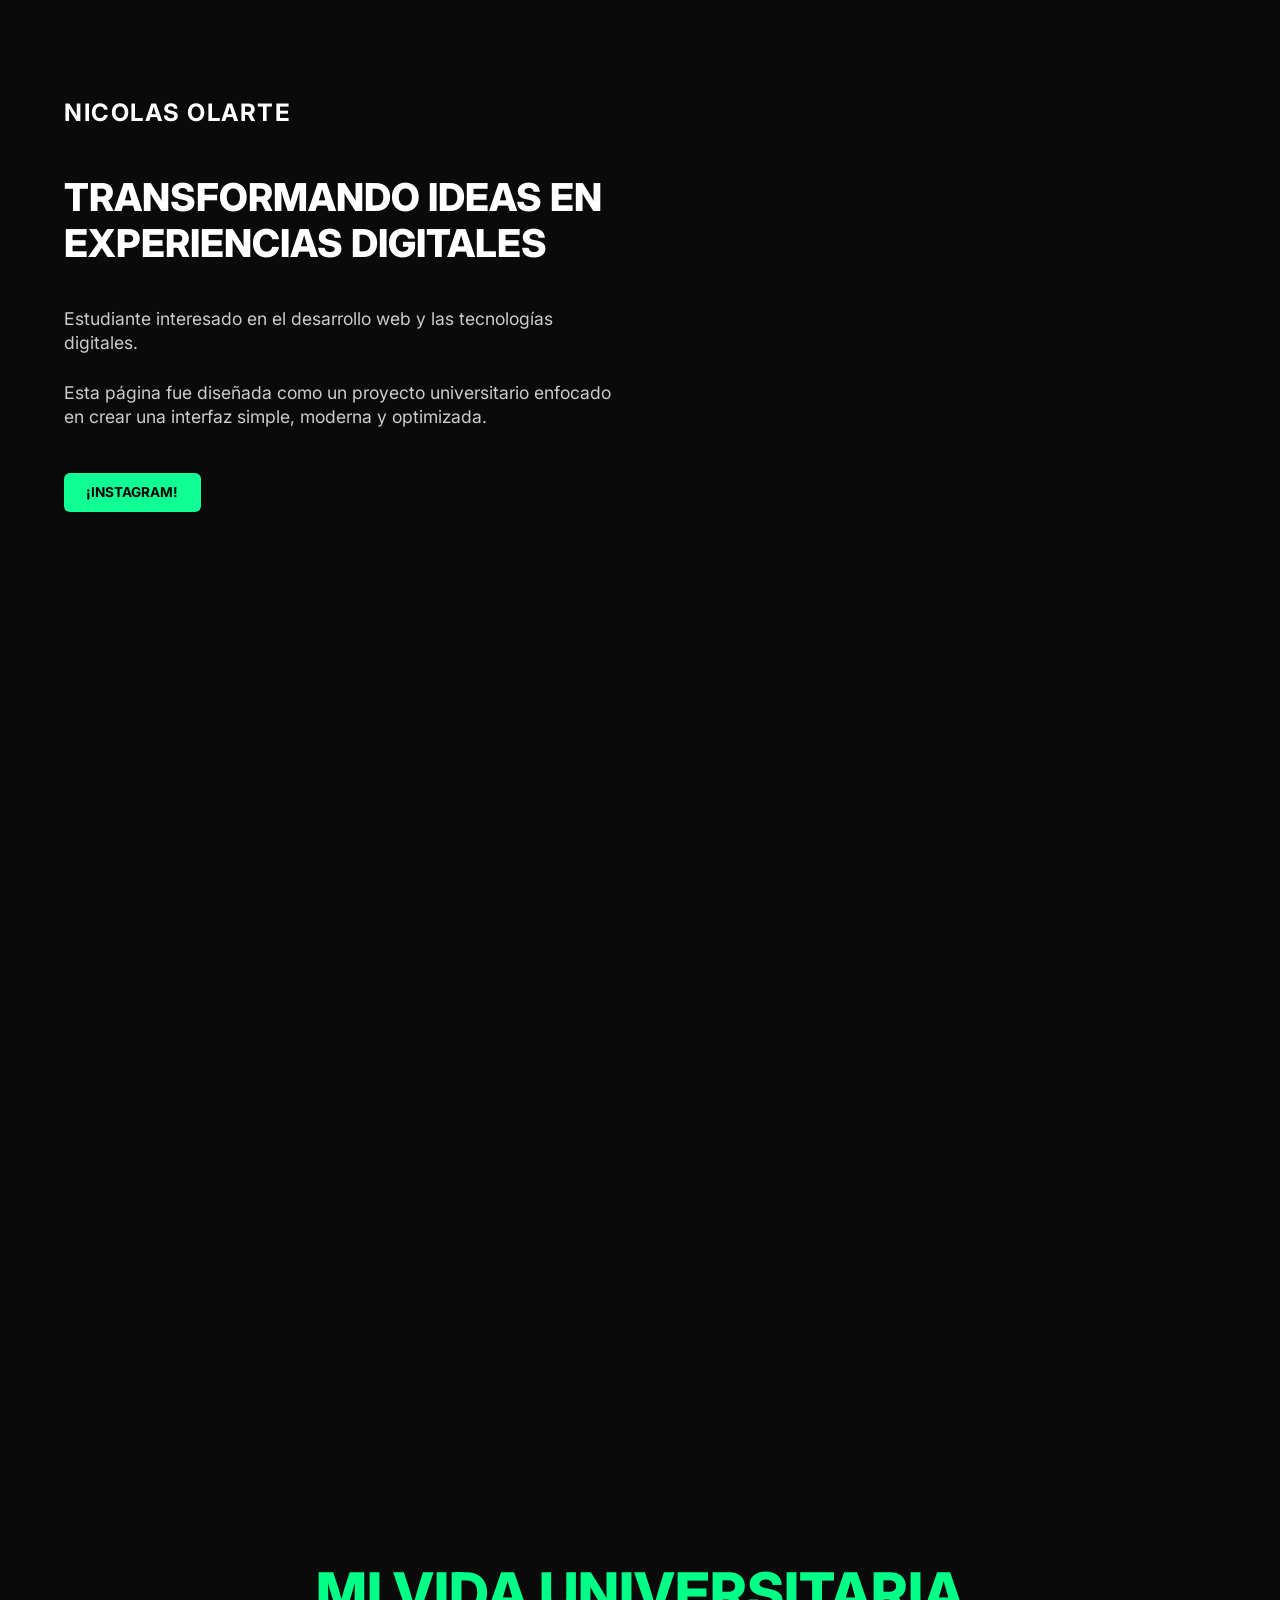
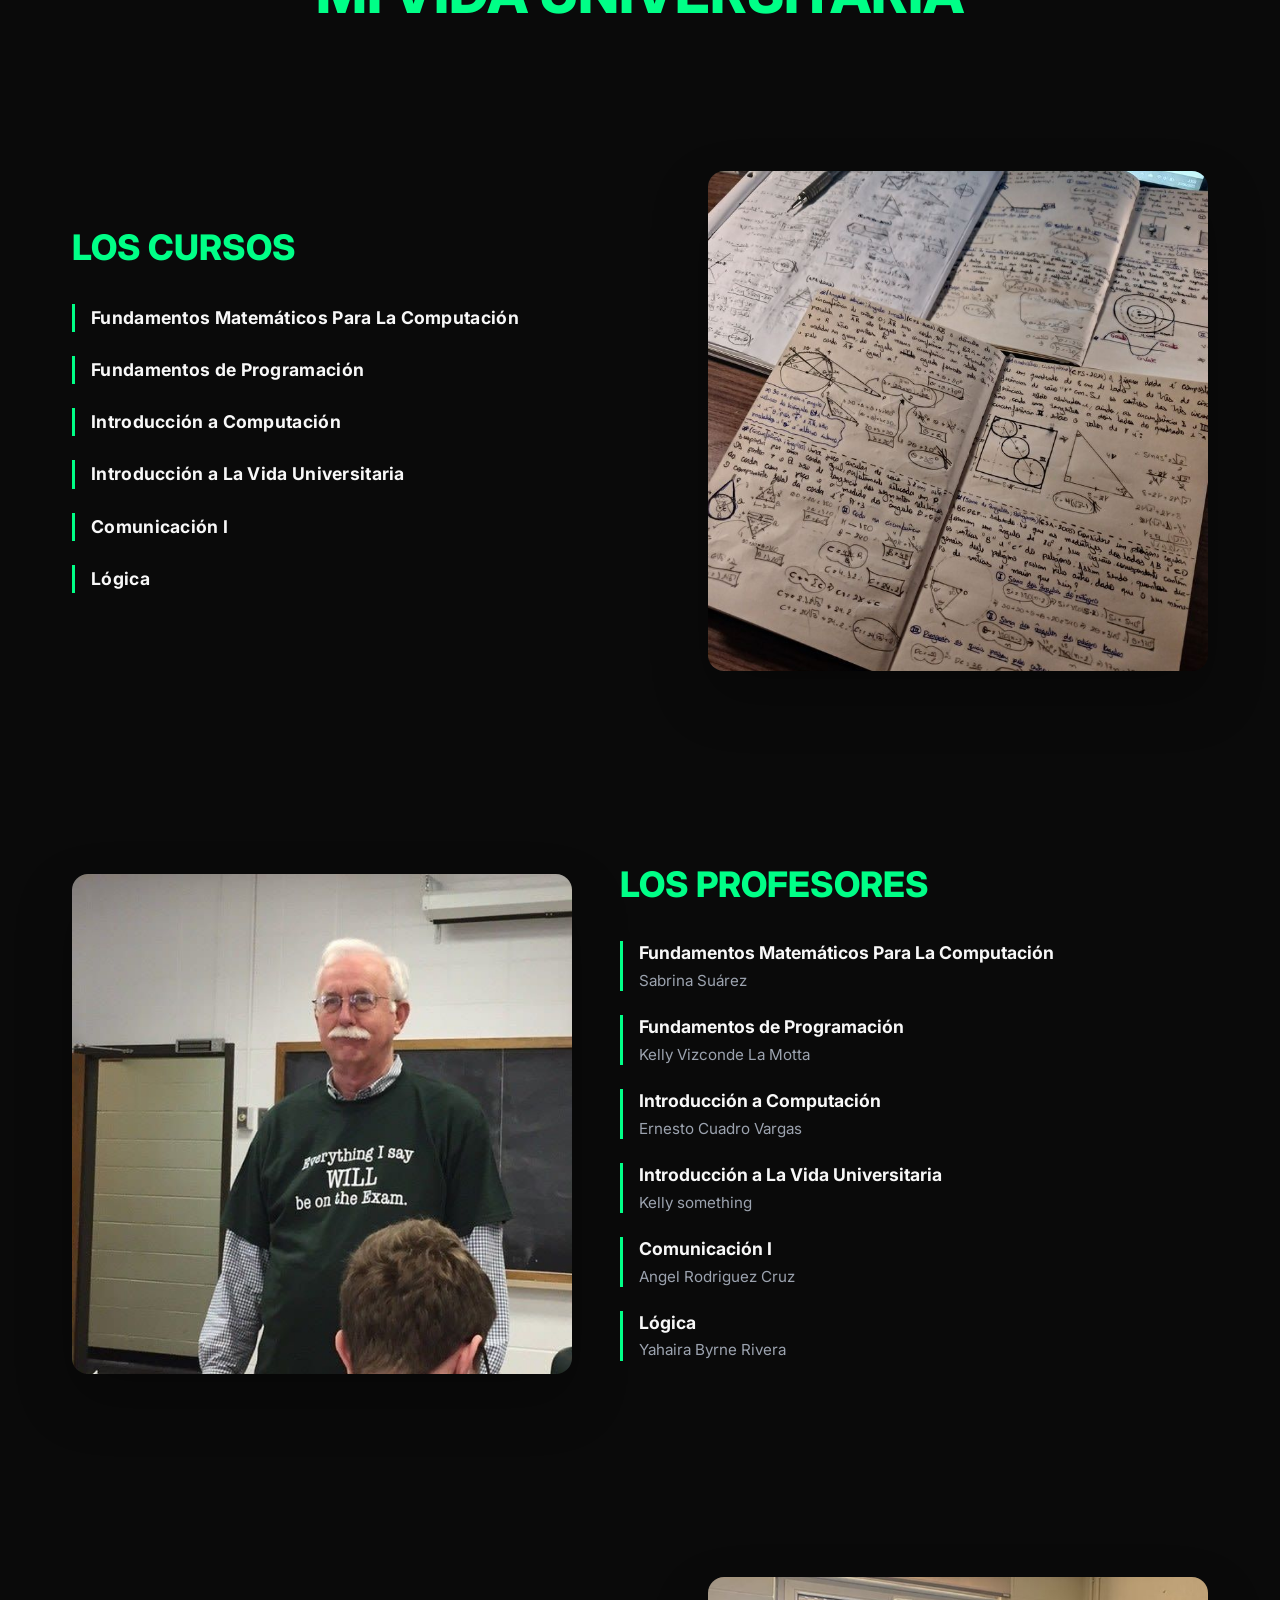
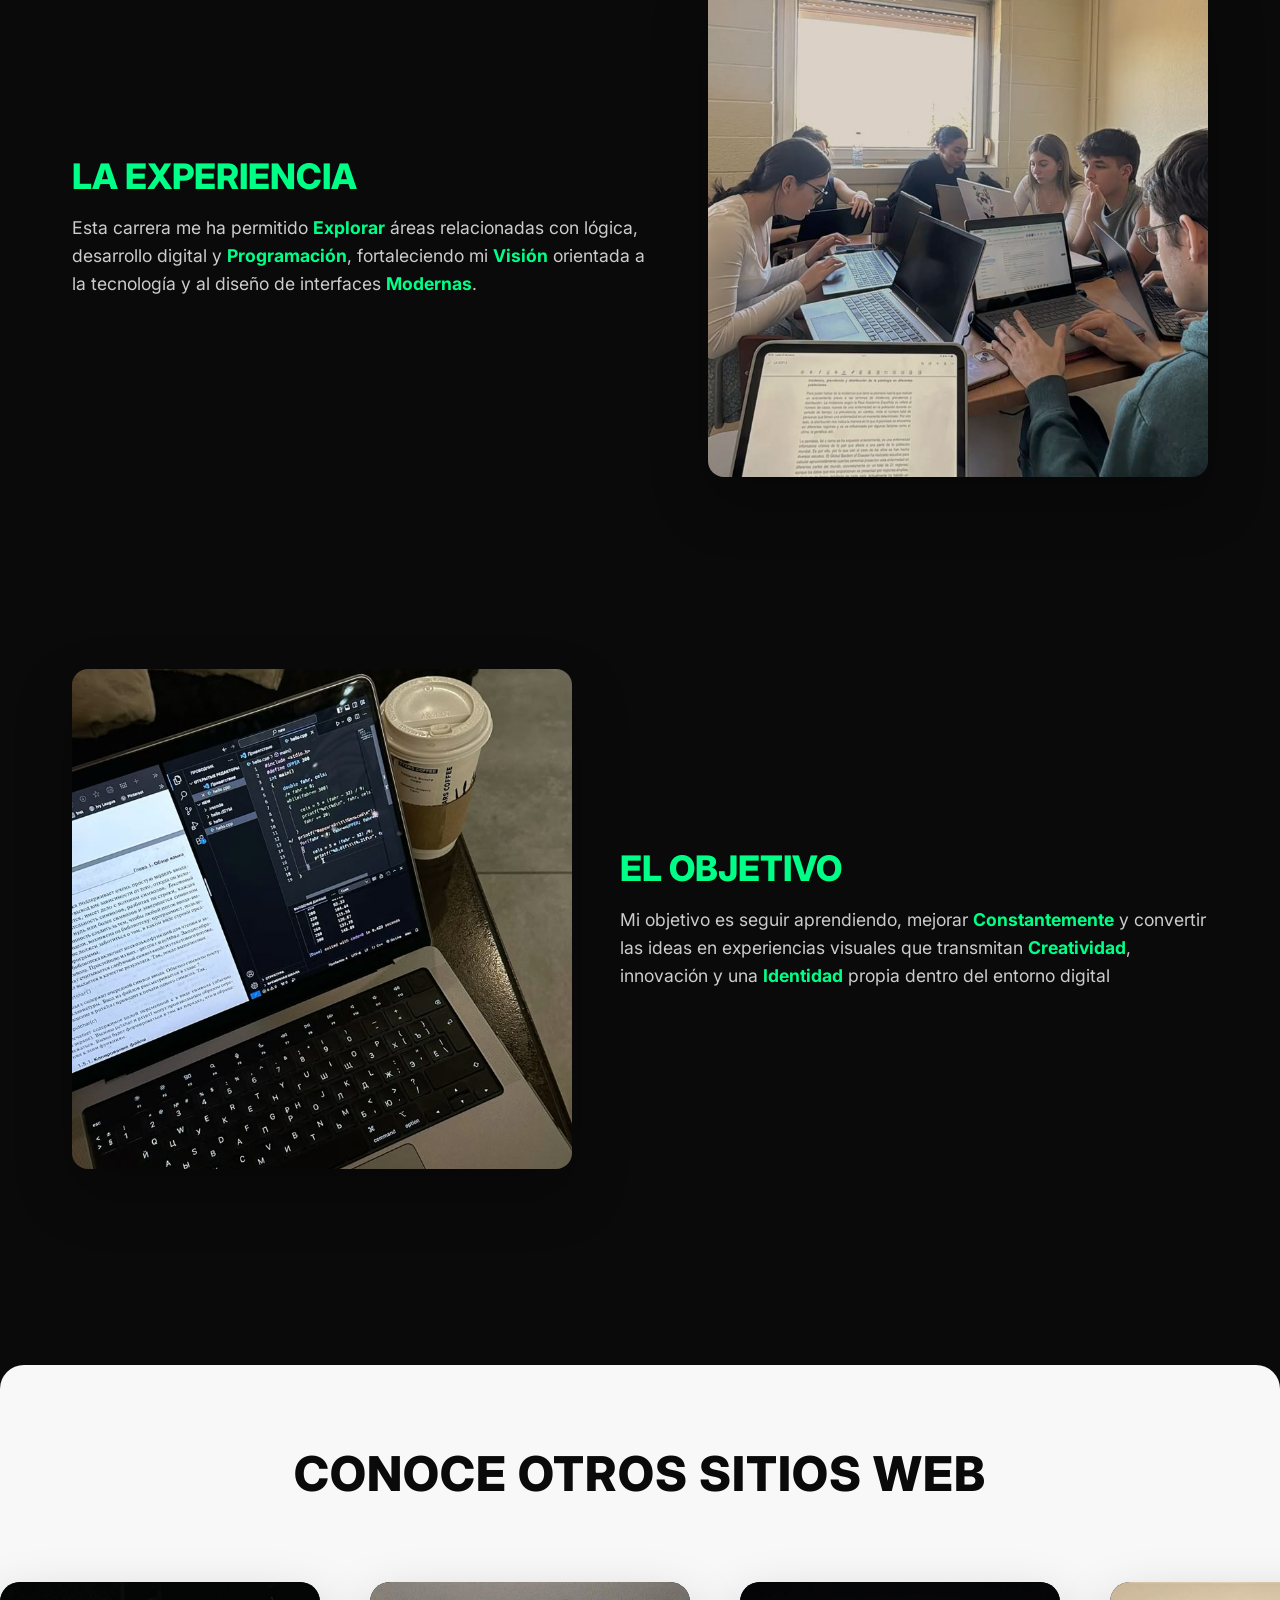
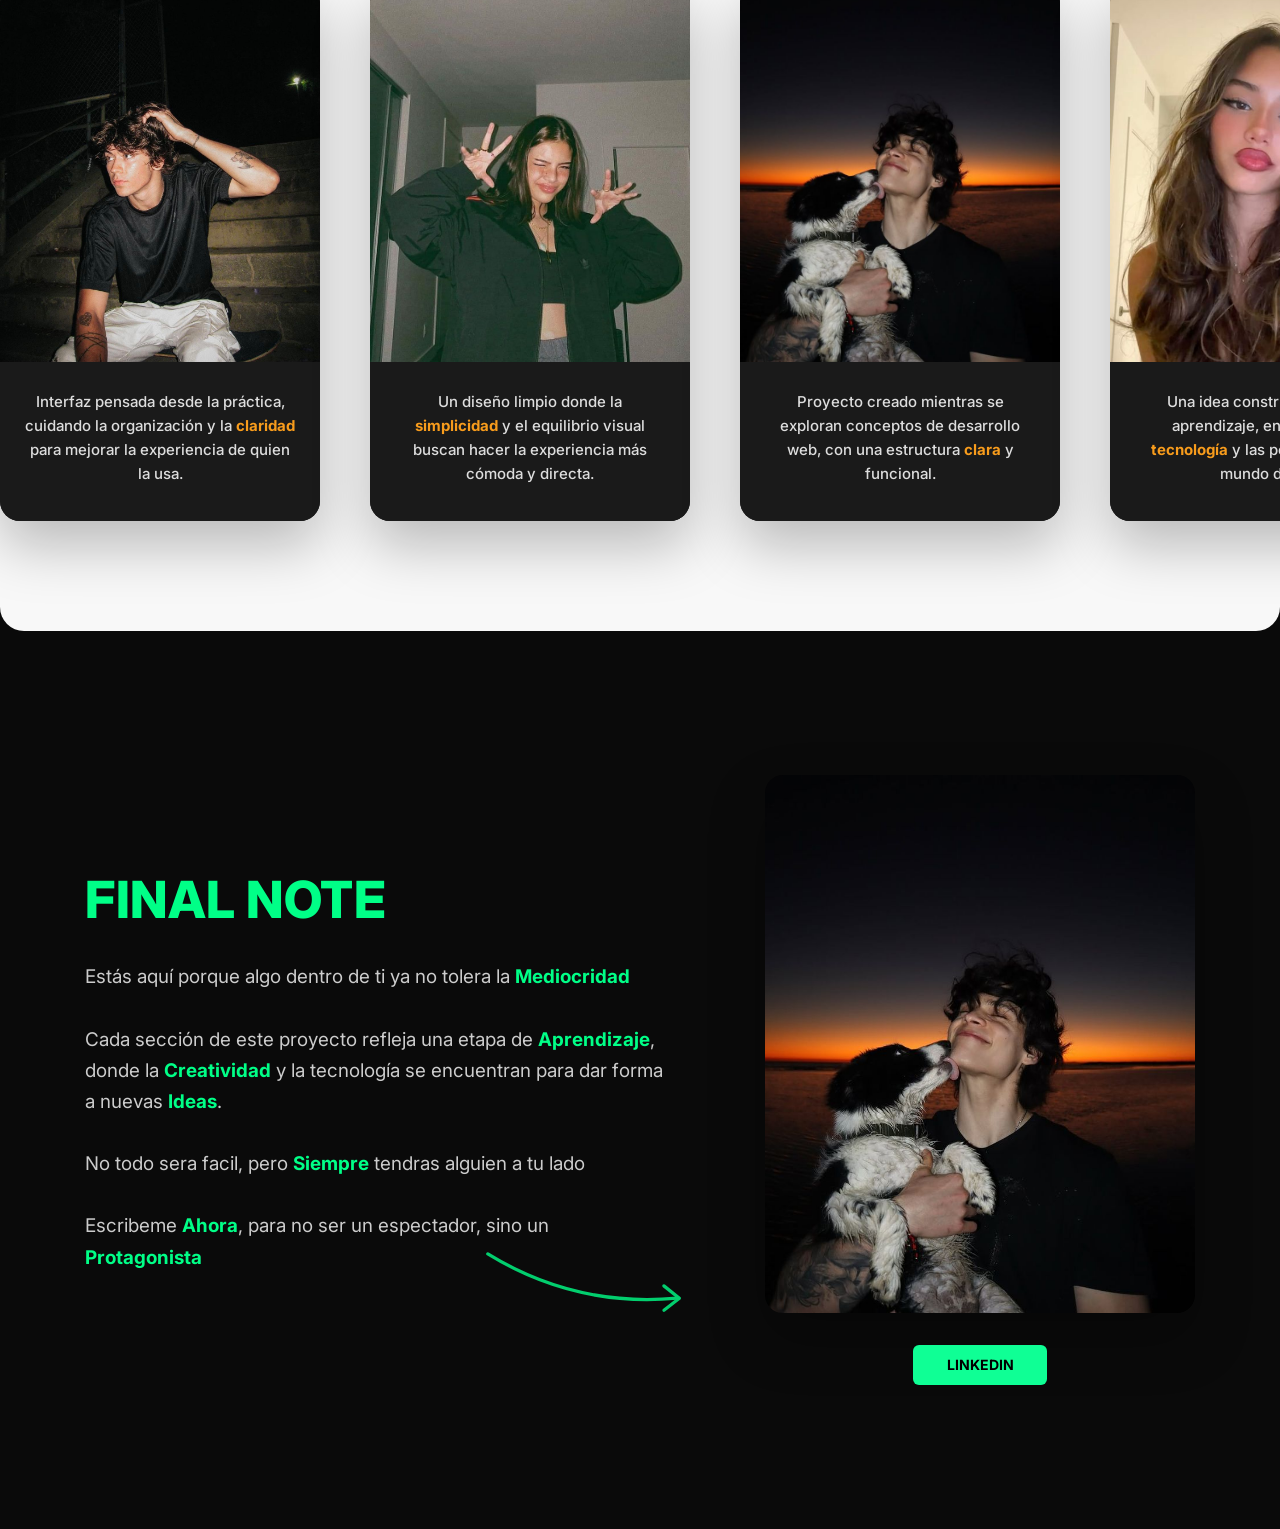
==== commit 763f3e10: "Ultimos cambios" ====
--- a/index.html
+++ b/index.html
@@ -7,7 +7,7 @@
   <link rel="stylesheet" href="https://cdnjs.cloudflare.com/ajax/libs/font-awesome/6.0.0/css/all.min.css" 
     integrity="sha512-9usAa10IRO0HhonpyAIVpjrylPvoDwiPUiKdWk5t3PyolY1cOd4DSE0Ga+ri4AuTroPR5aQvXU9xC6qOPnzFeg==" 
     crossorigin="anonymous" referrerpolicy="no-referrer" />
-  <link rel="stylesheet" href="/style.css">
+  <link rel="stylesheet" href="style.css">
 </head>
 <body>
 <br><br><br>
@@ -312,6 +312,6 @@
     </div>
   </section>
 
-  <script src="/script.js"></script>
+  <script src="script.js"></script>
 </body>
 </html>
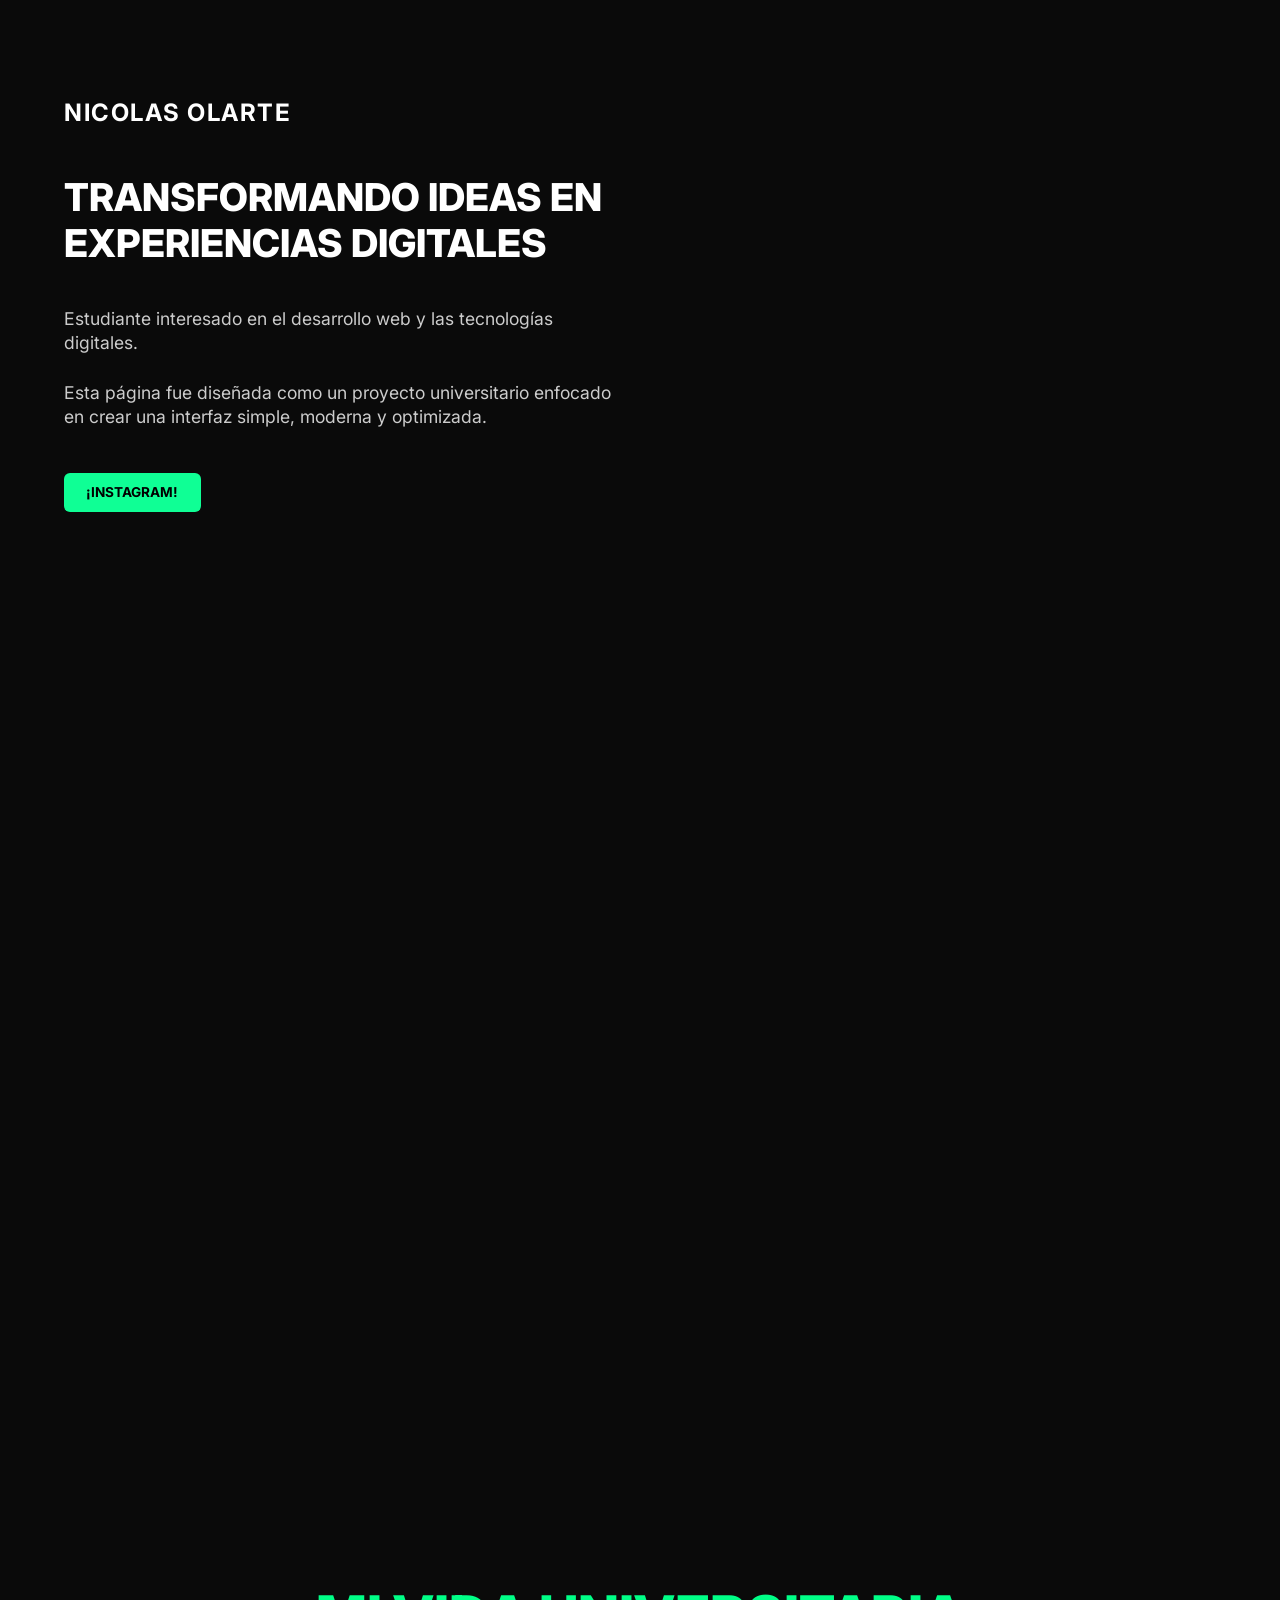
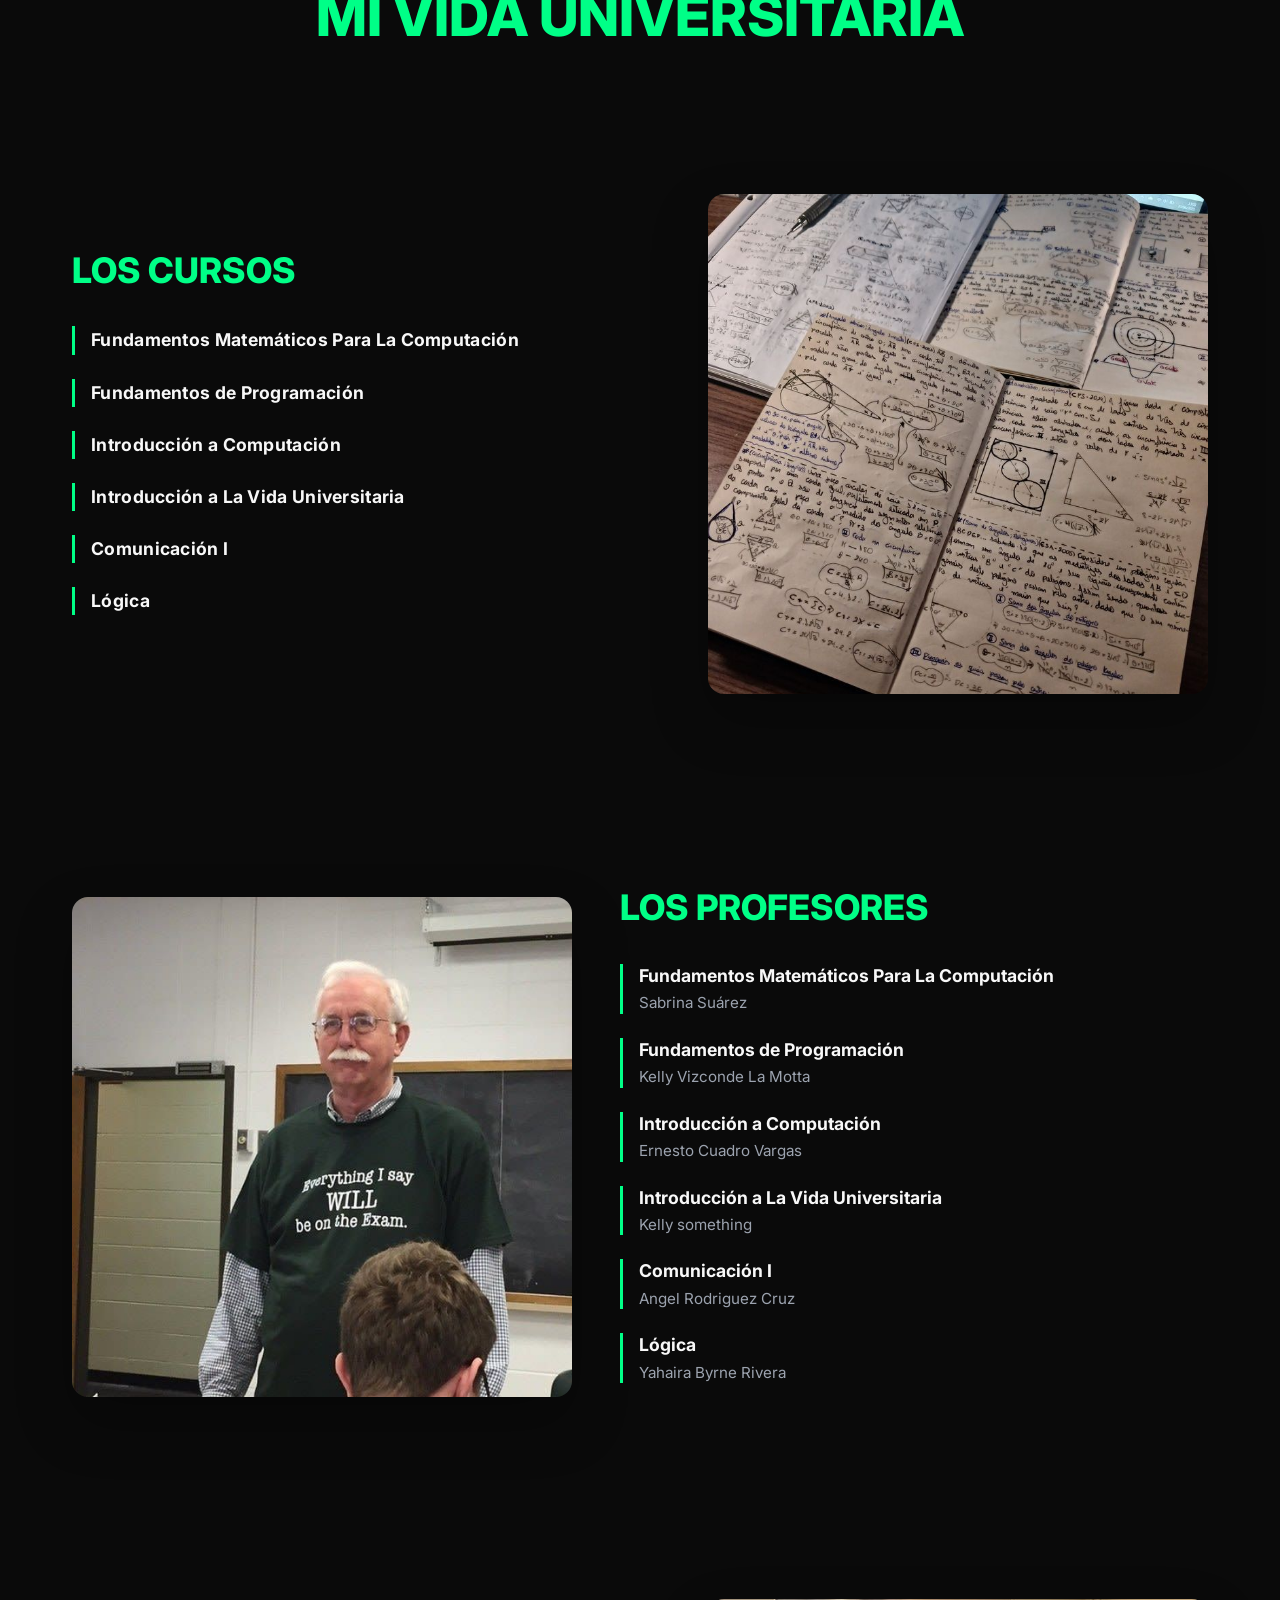
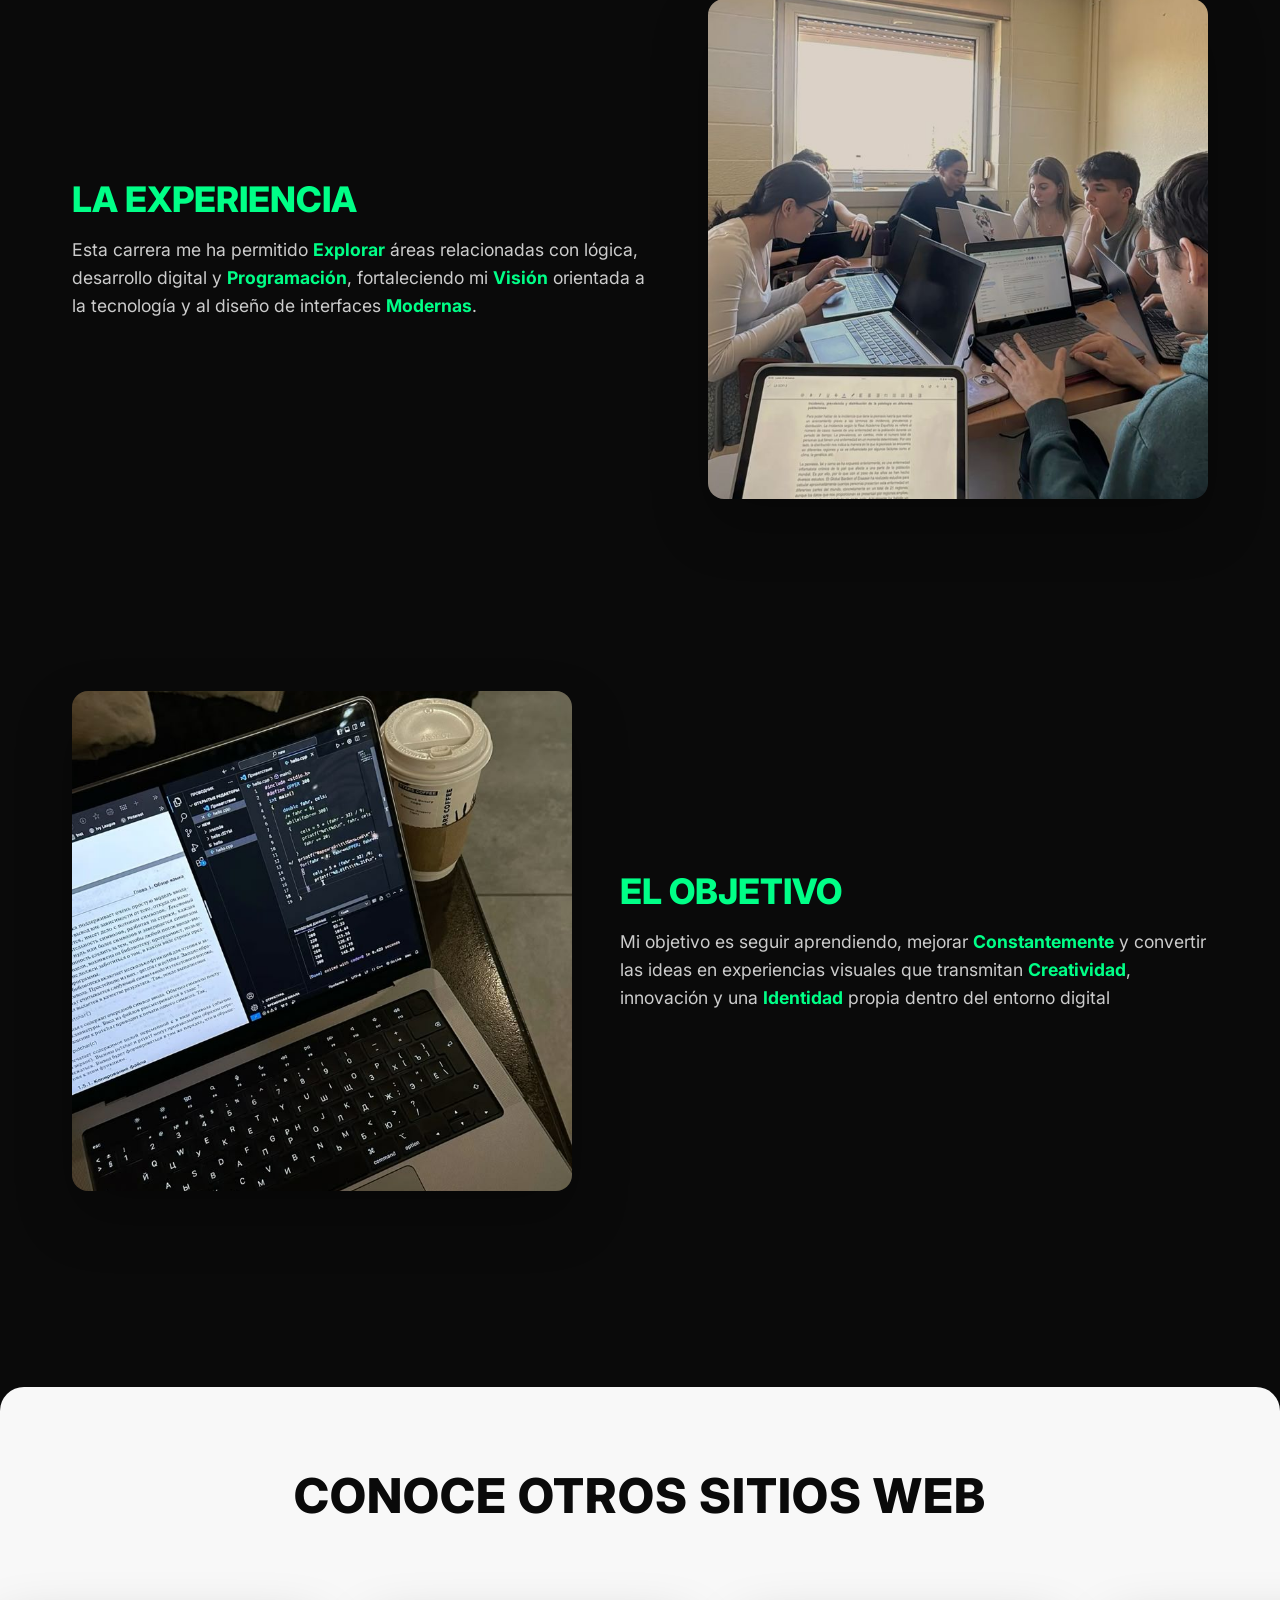
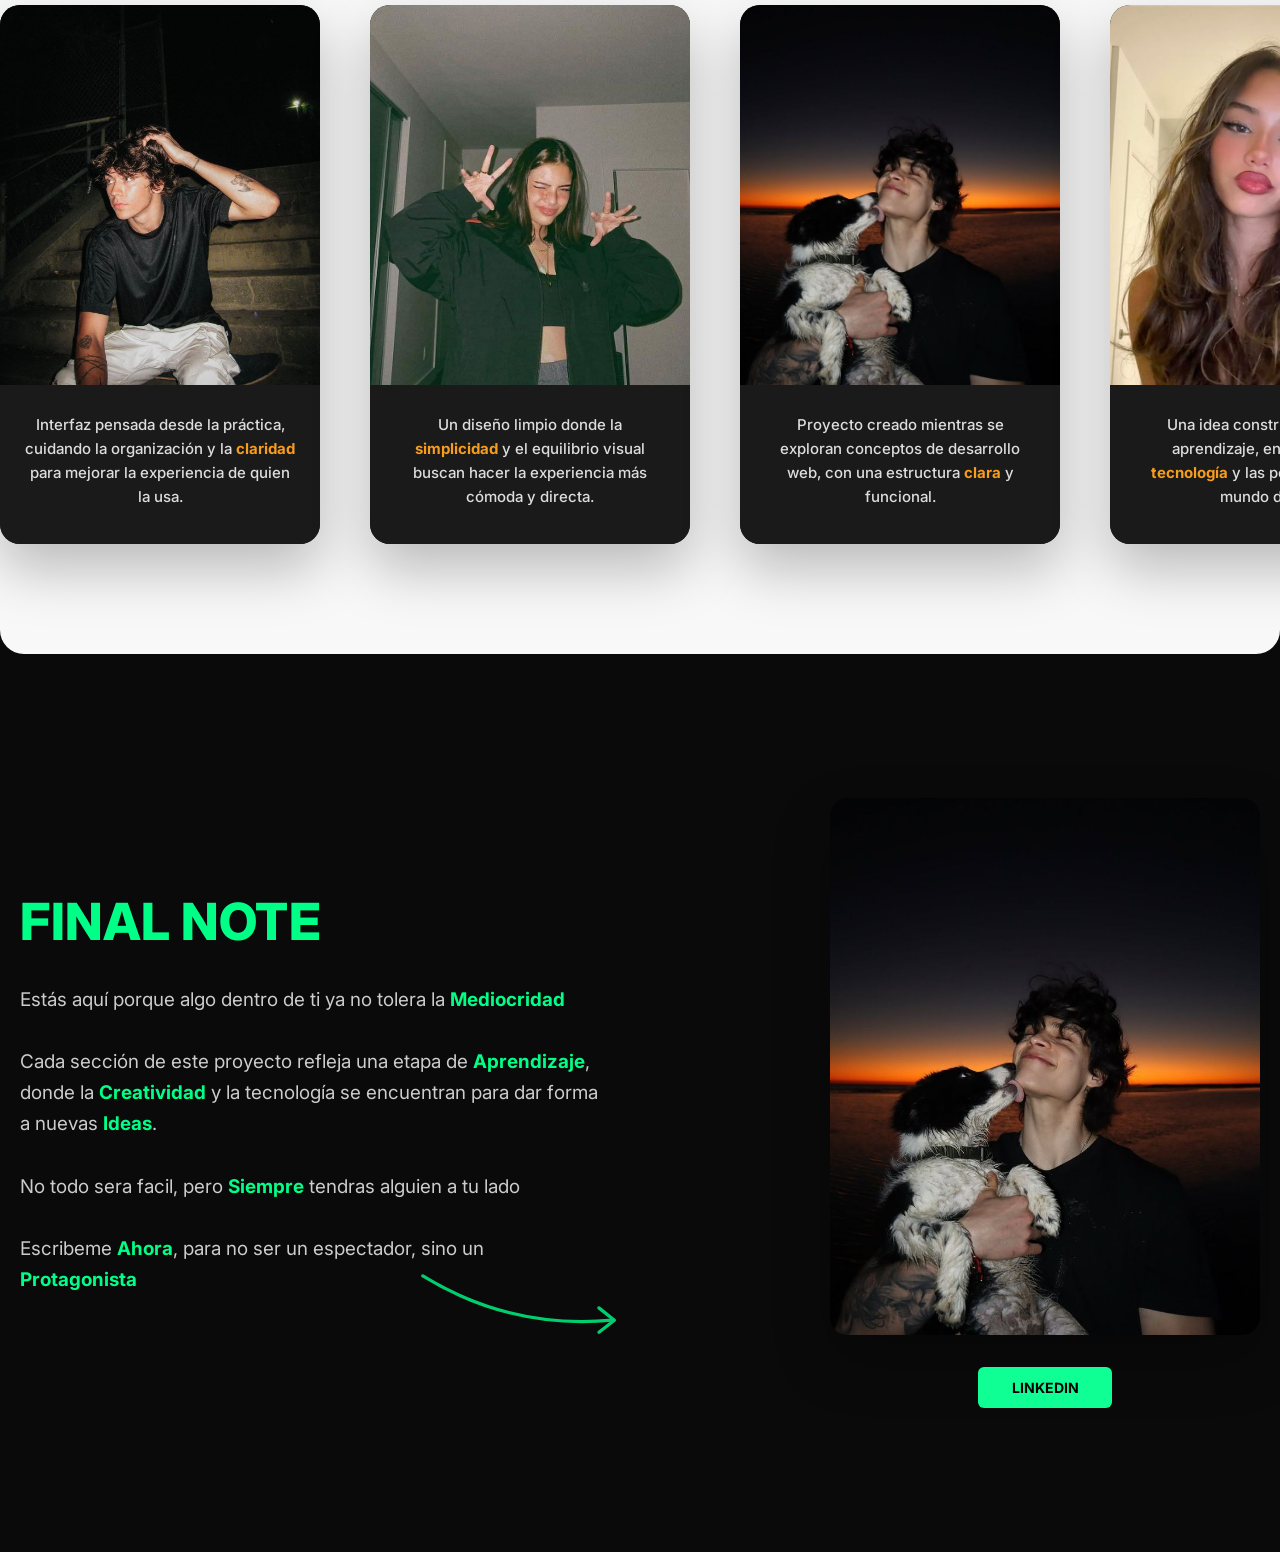
==== commit 0f777413: "Ultimos Cambios" ====
--- a/index.html
+++ b/index.html
@@ -31,8 +31,8 @@
       </div>
       <div class="column image-column reveal">
         <div class="image-container">
-          <img src="/Images/Image3.png" class="main-image" alt="Imagen principal">
-          <img src="/Images/Image4.jpg" class="overlay-image" alt="Imagen secundaria">
+          <img src="Images/Image3.png" class="main-image" alt="Imagen principal">
+          <img src="Images/Image4.jpg" class="overlay-image" alt="Imagen secundaria">
         </div>
       </div>
     </div>
@@ -42,15 +42,16 @@
     <!-- ORDEN: Título → Subtítulo → Imágenes → Botón -->
     <!-- ======================================== -->
     <div class="mobile-hero">
-      <h1 class="main-title mobile-title">FORJANDO LEYENDAS DESDE LA AMBICIÓN ADOLESCENTE</h1>
+      <h1 class="main-title mobile-title">TRANSFORMANDO IDEAS EN<br> 
+        EXPERIENCIAS DIGITALES</h1>
       <p class="subtitle mobile-subtitle"><br>Estudiante interesado en el desarrollo web y las tecnologías digitales.
         <br><br>Esta página fue diseñada como un proyecto universitario enfocado en crear una interfaz simple, moderna y optimizada.
       </p>
       <div class="image-container mobile-images">
-        <img src="/Images/Image3.png" class="main-image mobile-main-image" alt="Imagen principal">
-        <img src="/Images/Image4.jpg" class="overlay-image mobile-overlay-image" alt="Imagen secundaria">
-      </div>
-      
+        <img src="Images/Image3.png" class="main-image mobile-main-image" alt="Imagen principal">
+        <img src="Images/Image4.jpg" class="overlay-image mobile-overlay-image" alt="Imagen secundaria">
+      </div>
+      <br><br>
       <a href="https://www.instagram.com/vaciio_mental?utm_source=qr&igsh=MWR6amM1OWNmMmM5bg%3D%3D" class="cta-button mobile-btn">¡INSTAGRAM!</a>
     </div>
   </div>
@@ -59,7 +60,7 @@
   <section class="why-learnsy-background reveal">
     <div class="why-learnsy-section">
       <div class="image-container-left">
-        <img src="/Images/Image22.png" alt="Imagen de Learnsy" class="learnsy-image">
+        <img src="Images/Image22.png" alt="Imagen de Learnsy" class="learnsy-image">
       </div>
       <div class="text-container-right">
         <h2 class="main-title-learnsy">El Concepto</h2>
@@ -79,7 +80,7 @@
   <section class="pilares-zigzag">
     <div class="pilar-card reverse reveal">
       <div class="pilar-img">
-        <img src="/Images/Image13.jpg" alt="Beauty Hacker">
+        <img src="Images/Image13.jpg" alt="Beauty Hacker">
       </div>
       <div class="pilar-text">
         <h3>LOS CURSOS</h3>
@@ -107,7 +108,7 @@
 
     <div class="pilar-card reveal">
       <div class="pilar-img">
-        <img src="/Images/Image16.jpg" alt="Mentalidad de Hierro">
+        <img src="Images/Image16.jpg" alt="Mentalidad de Hierro">
       </div>
       <div class="pilar-text">
         <h3>LOS PROFESORES</h3>
@@ -141,7 +142,7 @@
 
     <div class="pilar-card reverse reveal">
       <div class="pilar-img">
-        <img src="/Images/Image14.jpg" alt="Modo Monje">
+        <img src="Images/Image14.jpg" alt="Modo Monje">
       </div>
       <div class="pilar-text">
         <h3>LA EXPERIENCIA</h3>
@@ -151,7 +152,7 @@
 
     <div class="pilar-card last-pilar reveal">
       <div class="pilar-img">
-        <img src="/Images/Image15.jpg" alt="Reinvéntate">
+        <img src="Images/Image15.jpg" alt="Reinvéntate">
       </div>
       <div class="pilar-text">
         <h3>EL OBJETIVO</h3>
@@ -168,7 +169,7 @@
             <!-- Elemento 1 -->
             <a href="https://vargaslazo.github.io/1st-Stage/" target="_blank" class="equipo-link">
                 <div class="equipo-item">
-                    <img src="/Images/Image5.jpg" alt="Potencia tu Futuro">
+                    <img src="Images/Image5.jpg" alt="Potencia tu Futuro">
                     <div class="equipo-text">Interfaz pensada desde la práctica, cuidando la organización y la <span class="resaltar">claridad</span> para mejorar la experiencia de quien la usa.</div>
                 </div>
             </a>
@@ -176,7 +177,7 @@
             <!-- Elemento 2 -->
             <a href="https://camilasherlyn.github.io/uscpcienciascami/" target="_blank" class="equipo-link">
                 <div class="equipo-item">
-                    <img src="/Images/Image49.jpg" alt="Comunidad de Hermanos">
+                    <img src="Images/Image49.jpg" alt="Comunidad de Hermanos">
                     <div class="equipo-text">Un diseño limpio donde la <span class="resaltar">simplicidad</span> y el equilibrio visual buscan hacer la experiencia más cómoda y directa.</div>
                 </div>
             </a>
@@ -184,7 +185,7 @@
             <!-- Elemento 3 -->
             <a href="https://wesudobones.github.io/page/#sobre-mi" target="_blank" class="equipo-link">
                 <div class="equipo-item">
-                    <img src="/Images/Image51.jpg" alt="Puro Movimiento">
+                    <img src="Images/Image51.jpg" alt="Puro Movimiento">
                     <div class="equipo-text">Proyecto creado mientras se exploran conceptos de desarrollo web, con una estructura <span class="resaltar">clara</span> y funcional.</div>
                 </div>
             </a>
@@ -192,7 +193,7 @@
             <!-- Elemento 4 -->
             <a href="https://kssuter.github.io/ariLovon.github.io/" target="_blank" class="equipo-link">
                 <div class="equipo-item">
-                    <img src="/Images/Image48.png" alt="Elite Only">
+                    <img src="Images/Image48.png" alt="Elite Only">
                     <div class="equipo-text">Una idea construida desde el aprendizaje, enfocada en la <span class="resaltar">tecnología</span> y las posibilidades del mundo digital.</div>
                 </div>
             </a>
@@ -200,7 +201,7 @@
             <!-- Elemento 5 -->
             <a href="https://radicallix-radix-radix.github.io/felipeleitemiranda/" target="_blank" class="equipo-link">
                 <div class="equipo-item">
-                    <img src="/Images/Image53.jpg" alt="Enfoque Absoluto">
+                    <img src="Images/Image53.jpg" alt="Enfoque Absoluto">
                     <div class="equipo-text">Exploración de ideas digitales combinando diseño y <span class="resaltar">creatividad</span> con un enfoque moderno.</div>
                 </div>
             </a>
@@ -208,7 +209,7 @@
             <!-- Elemento 6 -->
             <a href="https://yeniferhuarachi-code.github.io/yeniferhuarachihalanoca.github.io/" target="_blank" class="equipo-link">
                 <div class="equipo-item">
-                    <img src="/Images/Image17.jpg" alt="Acceso VIP">
+                    <img src="Images/Image17.jpg" alt="Acceso VIP">
                     <div class="equipo-text">Propuesta que mezcla código y <span class="resaltar">creatividad</span> para generar experiencias digitales más expresivas.</div>
                 </div>
             </a>
@@ -216,7 +217,7 @@
             <!-- Elemento 7 -->
             <a href="https://lorian0x.github.io/" target="_blank" class="equipo-link">
                 <div class="equipo-item">
-                    <img src="/Images/Image7.jpg" alt="Disciplina Inquebrantable">
+                    <img src="Images/Image7.jpg" alt="Disciplina Inquebrantable">
                     <div class="equipo-text">Interfaz enfocada en la práctica del diseño web, cuidando la <span class="resaltar">estructura</span> y la claridad visual.</div>
                 </div>
             </a>
@@ -224,7 +225,7 @@
             <!-- Elemento 8 -->
             <a href="https://macarenaenriquez-oss.github.io/maca.github.io/" target="_blank" class="equipo-link">
                 <div class="equipo-item">
-                    <img src="/Images/Image8.jpg" alt="Mentalidad Alpha">
+                    <img src="Images/Image8.jpg" alt="Mentalidad Alpha">
                     <div class="equipo-text">Una invitación a crear en lugar de observar, desarrollando una mentalidad de <span class="resaltar">creador</span>.</div>
                 </div>
             </a>
@@ -233,56 +234,56 @@
 
             <a href="https://vargaslazo.github.io/1st-Stage/" target="_blank" class="equipo-link">
                 <div class="equipo-item">
-                    <img src="/Images/Image5.jpg" alt="Potencia tu Futuro">
+                    <img src="Images/Image5.jpg" alt="Potencia tu Futuro">
                     <div class="equipo-text">Interfaz trabajada con enfoque en la organización, cuidando la <span class="resaltar">claridad</span> y mejorando la experiencia del usuario.</div>
                 </div>
             </a>
 
             <a href="https://camilasherlyn.github.io/uscpcienciascami/" target="_blank" class="equipo-link">
                 <div class="equipo-item">
-                    <img src="/Images/Image49.jpg" alt="Comunidad de Hermanos">
+                    <img src="Images/Image49.jpg" alt="Comunidad de Hermanos">
                     <div class="equipo-text">Diseño simple donde el equilibrio visual y la <span class="resaltar">limpieza</span> hacen que la experiencia sea más natural y agradable.</div>
                 </div>
             </a>
 
             <a href="https://wesudobones.github.io/page/#sobre-mi" target="_blank" class="equipo-link">
                 <div class="equipo-item">
-                    <img src="/Images/Image51.jpg" alt="Puro Movimiento">
+                    <img src="Images/Image51.jpg" alt="Puro Movimiento">
                     <div class="equipo-text">Proyecto de práctica enfocado en desarrollo web, con una estructura <span class="resaltar">ordenada</span>, clara y fácil de entender.</div>
                 </div>
             </a>
 
             <a href="https://kssuter.github.io/ariLovon.github.io/" target="_blank" class="equipo-link">
                 <div class="equipo-item">
-                    <img src="/Images/Image48.png" alt="Elite Only">
+                    <img src="Images/Image48.png" alt="Elite Only">
                     <div class="equipo-text">Idea digital basada en el aprendizaje constante y en la <span class="resaltar">tecnología</span> como herramienta para crear.</div>
                 </div>
             </a>
 
             <a href="https://radicallix-radix-radix.github.io/felipeleitemiranda/" target="_blank" class="equipo-link">
                 <div class="equipo-item">
-                    <img src="/Images/Image53.jpg" alt="Enfoque Absoluto">
+                    <img src="Images/Image53.jpg" alt="Enfoque Absoluto">
                     <div class="equipo-text">Exploración visual donde el diseño y la <span class="resaltar">innovación</span> se unen en una propuesta simple pero efectiva.</div>
                 </div>
             </a>
 
             <a href="https://yeniferhuarachi-code.github.io/yeniferhuarachihalanoca.github.io/" target="_blank" class="equipo-link">
                 <div class="equipo-item">
-                    <img src="/Images/Image17.jpg" alt="Acceso VIP">
+                    <img src="Images/Image17.jpg" alt="Acceso VIP">
                     <div class="equipo-text">Propuesta creativa que une programación y <span class="resaltar">diseño</span> para generar experiencias digitales distintas y únicas.</div>
                 </div>
             </a>
 
             <a href="https://lorian0x.github.io/" target="_blank" class="equipo-link">
                 <div class="equipo-item">
-                    <img src="/Images/Image7.jpg" alt="Disciplina Inquebrantable">
+                    <img src="Images/Image7.jpg" alt="Disciplina Inquebrantable">
                     <div class="equipo-text">Interfaz desarrollada con atención en la estructura, buscando <span class="resaltar">orden</span> y coherencia en cada detalle visual.</div>
                 </div>
             </a>
 
             <a href="https://macarenaenriquez-oss.github.io/maca.github.io/" target="_blank" class="equipo-link">
                 <div class="equipo-item">
-                    <img src="/Images/Image8.jpg" alt="Mentalidad Alpha">
+                    <img src="Images/Image8.jpg" alt="Mentalidad Alpha">
                     <div class="equipo-text">Mensaje directo: dejar de mirar y empezar a crear, adoptando una mentalidad de <span class="resaltar">creador</span> y acción.</div>
                 </div>
             </a>
@@ -306,7 +307,7 @@
         </svg>
       </div>
       <div class="cambiar-image">
-        <img src="/Images/Image51.jpg" alt="¿Estás Listo Para Cambiar?">
+        <img src="Images/Image51.jpg" alt="¿Estás Listo Para Cambiar?">
         <a href="https://www.linkedin.com/in/nicolas-sergio-olarte-salas-80a264419/?skipRedirect=true" class="cta-button cambiar-button">LinkEdin</a>
       </div>
     </div>
--- a/style.css
+++ b/style.css
@@ -638,8 +638,24 @@
    13. MEDIA QUERIES - TABLET (768px - 1024px)
    ========================================================================== */
 @media (max-width: 1024px) {
+    /* === PREVENIR SCROLL HORIZONTAL EN TABLET === */
+    html, body {
+        overflow-x: hidden !important;
+        max-width: 100% !important;
+    }
+    
     .container {
-        width: 95%;
+        overflow-x: hidden !important;
+        max-width: 100% !important;
+        width: 95% !important;
+    }
+    
+    .columns,
+    .why-learnsy-section,
+    .pilares-zigzag,
+    .cambiar-container {
+        overflow-x: hidden !important;
+        max-width: 100% !important;
     }
 
     .main-title {
@@ -718,6 +734,30 @@
    14. MEDIA QUERIES - MÓVIL (hasta 768px) - CON ANIMACIONES MANTENIDAS
    ========================================================================== */
 @media (max-width: 768px) {
+    /* === PREVENIR SCROLL HORIZONTAL EN MÓVIL === */
+    html, body {
+        overflow-x: hidden !important;
+        max-width: 100% !important;
+    }
+    
+    .container {
+        overflow-x: hidden !important;
+        max-width: 100% !important;
+        padding-left: 15px !important;
+        padding-right: 15px !important;
+        width: 100% !important;
+    }
+    
+    .columns,
+    .mobile-hero,
+    .pc-version,
+    .why-learnsy-section,
+    .pilares-zigzag,
+    .cambiar-container {
+        overflow-x: hidden !important;
+        max-width: 100% !important;
+    }
+    
     /* Ocultar PC, mostrar móvil */
     .pc-version {
         display: none !important;
@@ -987,7 +1027,7 @@
         padding: 40px 0 !important;
         margin-top: 50px !important;
         border-radius: 16px !important;
-        overflow: visible !important;
+        overflow: hidden !important;
     }
 
     .equipo-title {
@@ -1004,12 +1044,13 @@
 
     .equipo-gallery {
         padding: 20px 0 !important;
-        overflow: visible !important;
+        overflow: hidden !important;
     }
 
     /* Mantener la animación del carrusel en móvil */
     .equipo-track {
         animation: seamlessLoop 25s linear infinite !important;
+        overflow: visible !important;
     }
 
     .equipo-item {
@@ -1119,6 +1160,20 @@
    15. iPHONE SE / 8 / 6/7/8 PLUS (375px - 414px)
    ========================================================================== */
 @media (max-width: 480px) {
+    /* === PREVENIR SCROLL HORIZONTAL EN IPHONE PEQUEÑO === */
+    html, body {
+        overflow-x: hidden !important;
+        max-width: 100% !important;
+    }
+    
+    .container {
+        overflow-x: hidden !important;
+        max-width: 100% !important;
+        padding-left: 12px !important;
+        padding-right: 12px !important;
+        width: 100% !important;
+    }
+
     body {
         font-size: 12px !important;
     }
@@ -1240,6 +1295,20 @@
    16. iPHONE 12 / 13 / 14 / 15 (390px - 430px)
    ========================================================================== */
 @media (min-width: 390px) and (max-width: 430px) {
+    /* === PREVENIR SCROLL HORIZONTAL EN IPHONE 12/13/14/15 === */
+    html, body {
+        overflow-x: hidden !important;
+        max-width: 100% !important;
+    }
+    
+    .container {
+        overflow-x: hidden !important;
+        max-width: 100% !important;
+        padding-left: 12px !important;
+        padding-right: 12px !important;
+        width: 100% !important;
+    }
+
     .mobile-title {
         font-size: 1.4rem !important;
     }
@@ -1344,6 +1413,20 @@
    17. iPHONE 14 PRO MAX / 15 PRO MAX (430px - 450px)
    ========================================================================== */
 @media (min-width: 430px) and (max-width: 460px) {
+    /* === PREVENIR SCROLL HORIZONTAL EN IPHONE PRO MAX === */
+    html, body {
+        overflow-x: hidden !important;
+        max-width: 100% !important;
+    }
+    
+    .container {
+        overflow-x: hidden !important;
+        max-width: 100% !important;
+        padding-left: 12px !important;
+        padding-right: 12px !important;
+        width: 100% !important;
+    }
+
     .mobile-title {
         font-size: 1.5rem !important;
     }
@@ -1393,6 +1476,20 @@
    18. MÓVIL MUY PEQUEÑO (< 360px - iPhone 4/5/SE antiguo)
    ========================================================================== */
 @media (max-width: 380px) {
+    /* === PREVENIR SCROLL HORIZONTAL EN MÓVIL MUY PEQUEÑO === */
+    html, body {
+        overflow-x: hidden !important;
+        max-width: 100% !important;
+    }
+    
+    .container {
+        overflow-x: hidden !important;
+        max-width: 100% !important;
+        padding-left: 10px !important;
+        padding-right: 10px !important;
+        width: 100% !important;
+    }
+
     .mobile-title {
         font-size: 1rem !important;
     }
@@ -1498,6 +1595,20 @@
    19. MÓVIL GRANDE / TABLET PEQUEÑA (460px - 768px)
    ========================================================================== */
 @media (min-width: 460px) and (max-width: 768px) {
+    /* === PREVENIR SCROLL HORIZONTAL EN MÓVIL GRANDE === */
+    html, body {
+        overflow-x: hidden !important;
+        max-width: 100% !important;
+    }
+    
+    .container {
+        overflow-x: hidden !important;
+        max-width: 100% !important;
+        padding-left: 15px !important;
+        padding-right: 15px !important;
+        width: 100% !important;
+    }
+
     .mobile-title {
         font-size: 1.8rem !important;
     }
@@ -1567,8 +1678,24 @@
    20. TABLET GRANDE / iPad Pro (1024px - 1366px)
    ========================================================================== */
 @media (min-width: 1024px) and (max-width: 1366px) {
+    /* === PREVENIR SCROLL HORIZONTAL EN TABLET GRANDE === */
+    html, body {
+        overflow-x: hidden !important;
+        max-width: 100% !important;
+    }
+    
     .container {
+        overflow-x: hidden !important;
+        max-width: 100% !important;
         max-width: 1200px !important;
+    }
+    
+    .columns,
+    .why-learnsy-section,
+    .pilares-zigzag,
+    .cambiar-container {
+        overflow-x: hidden !important;
+        max-width: 100% !important;
     }
 
     .main-title {
